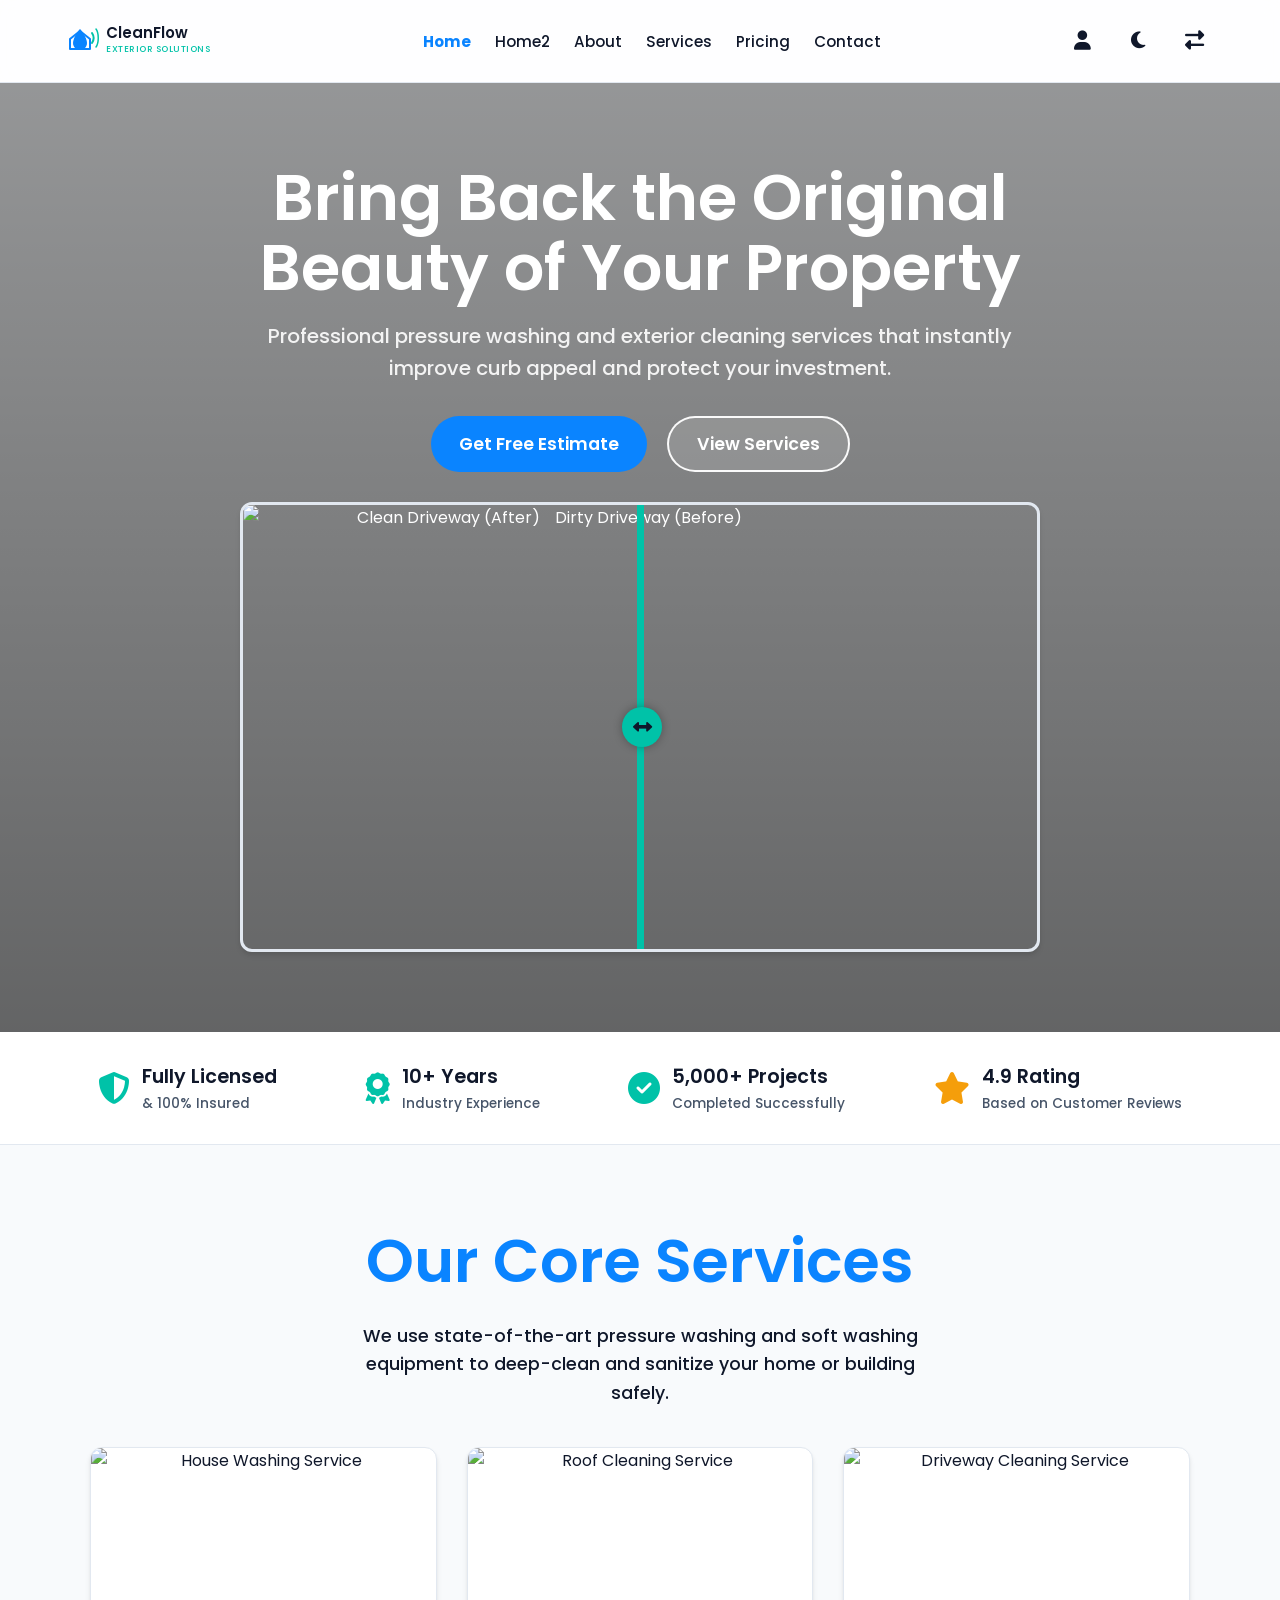
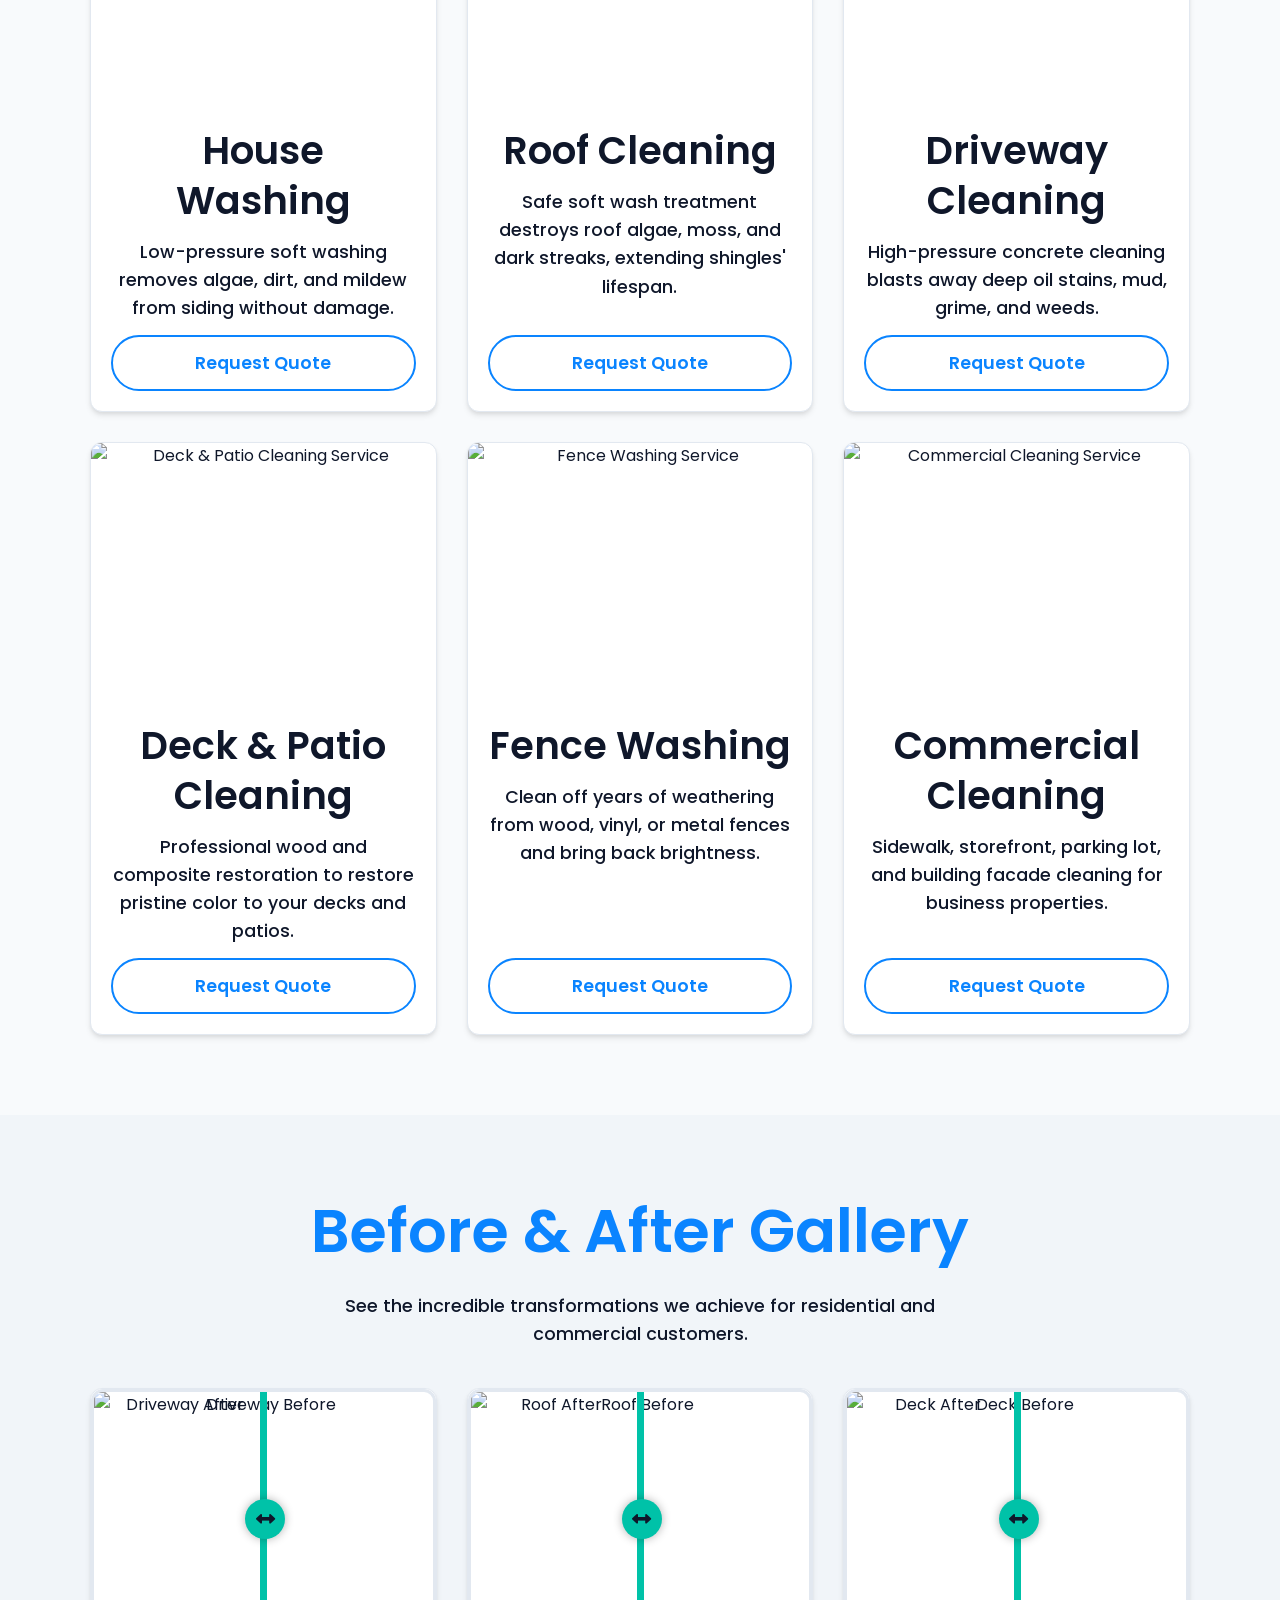
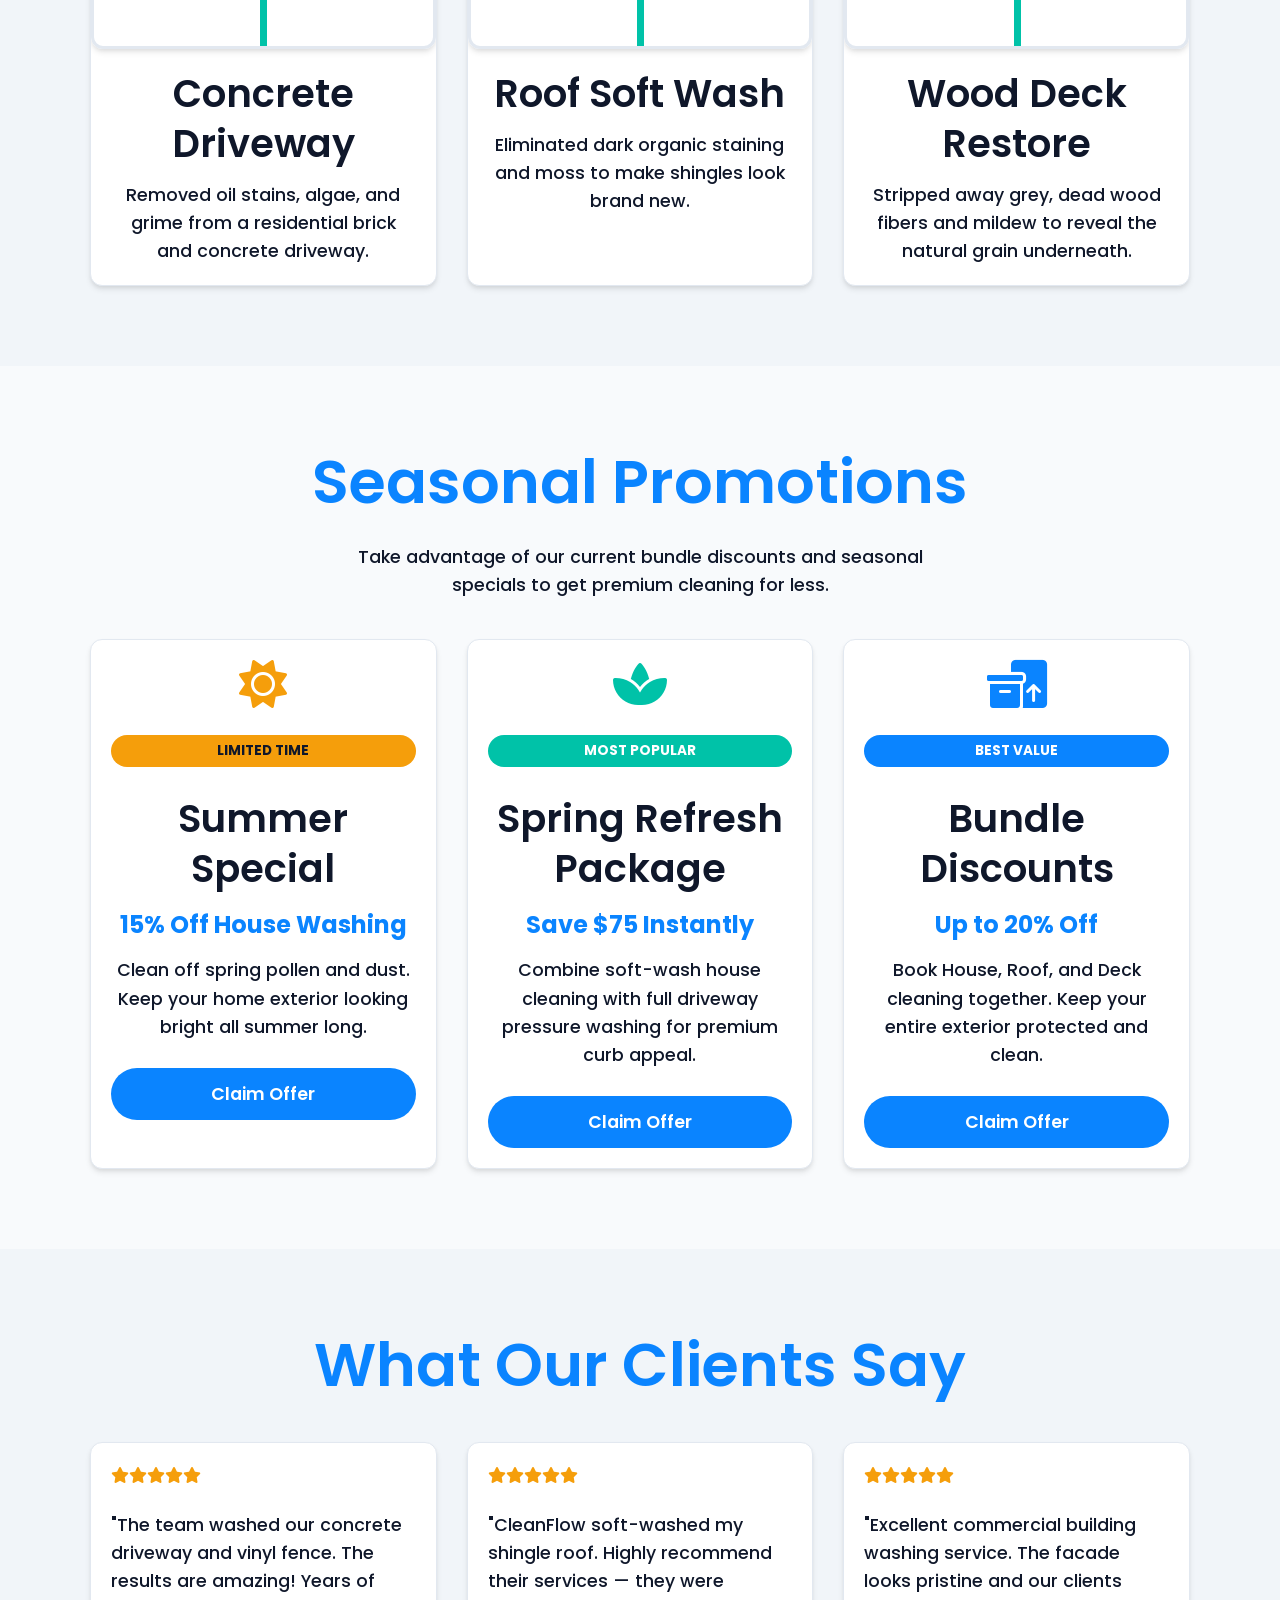
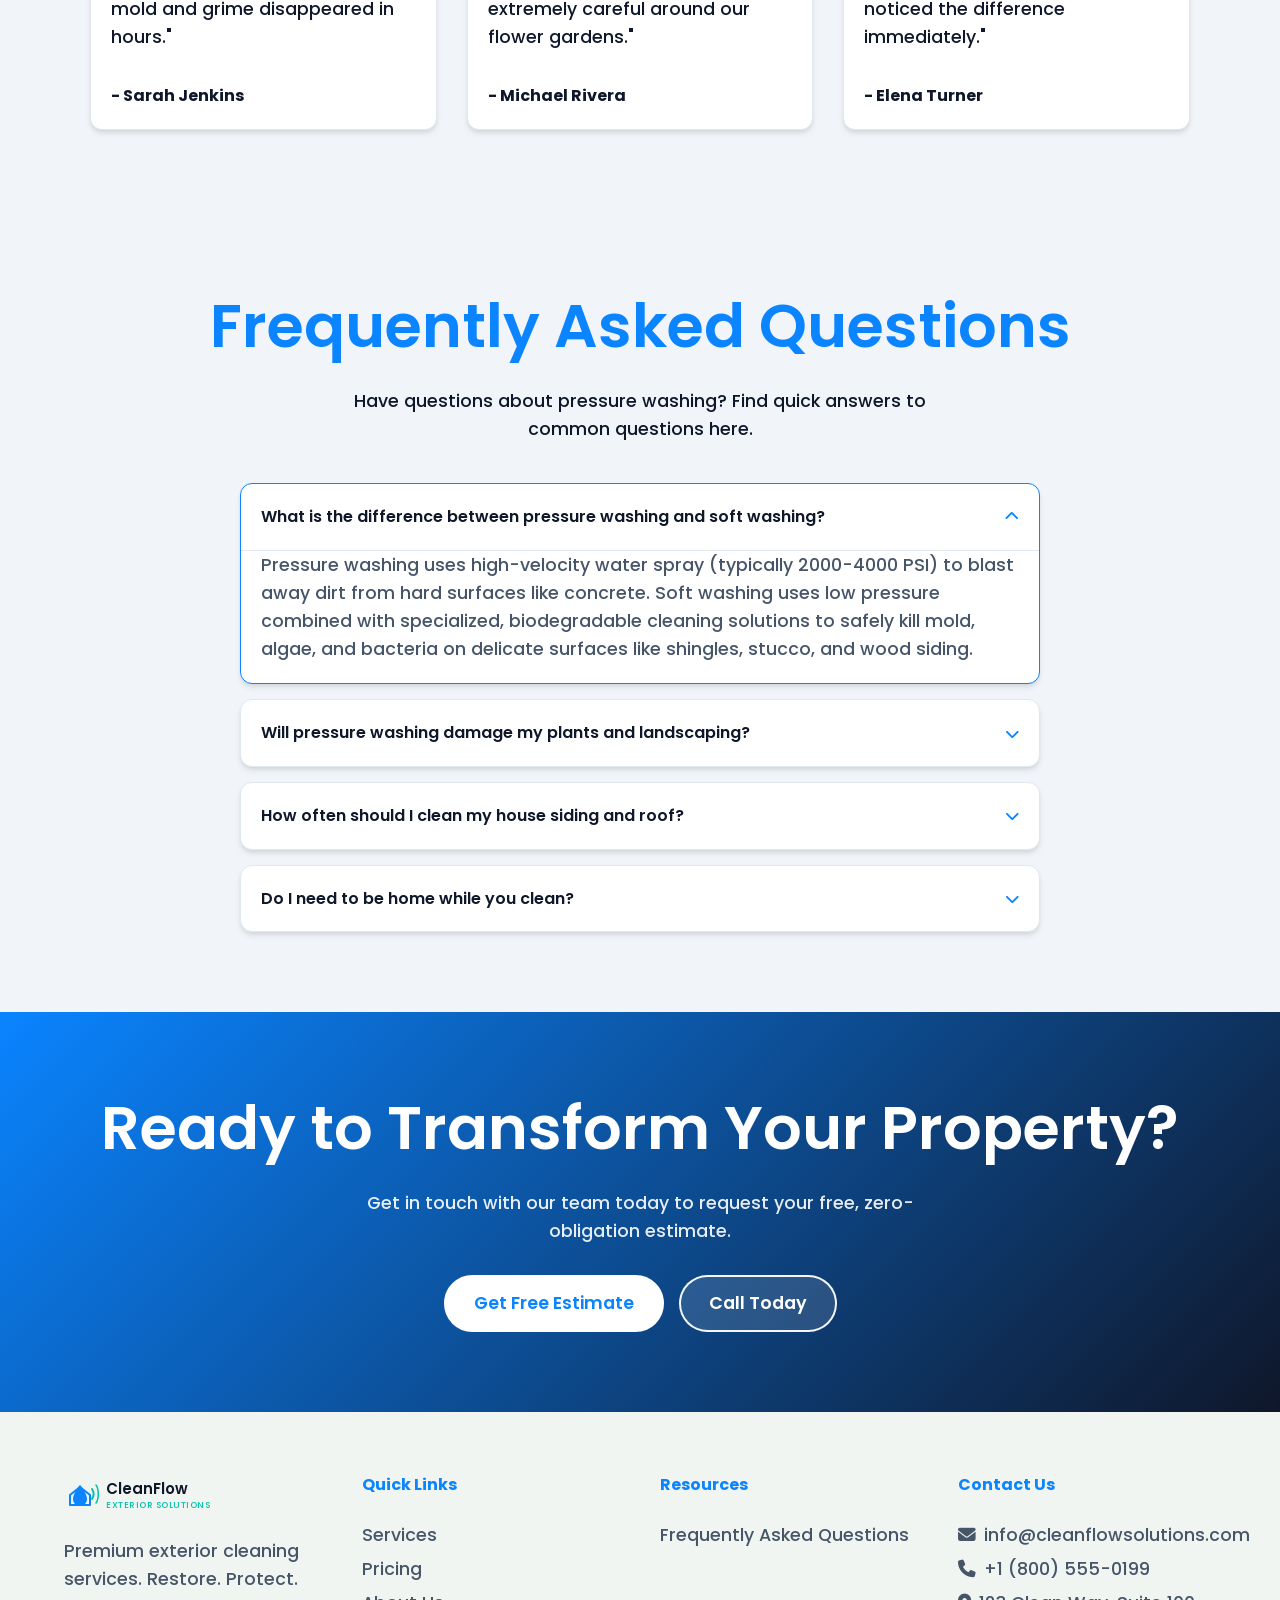
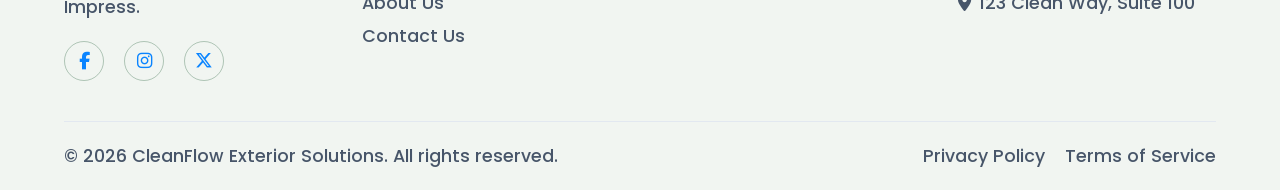
==== index.html @ efeb0cab "Initialize repository and apply footer logo fixes" ====
<!DOCTYPE html>
<html lang="en" data-theme="light" dir="ltr">

<head>
    <meta charset="UTF-8">
    <meta name="viewport" content="width=device-width, initial-scale=1.0">
    <link rel="icon" href="assets/favicon.svg" type="image/svg+xml">
    <title>CleanFlow Exterior Solutions | Premium Pressure Washing Services</title>
    <meta name="description"
        content="Professional pressure washing and soft wash exterior cleaning services for residential and commercial properties. Restore, Protect, Impress.">
    <link rel="stylesheet" href="assets/css/main.css">
    <link rel="stylesheet" href="https://cdnjs.cloudflare.com/ajax/libs/font-awesome/6.5.0/css/all.min.css">
    <script>
        (function () {
            var t = localStorage.getItem('theme') || 'light';
            document.documentElement.setAttribute('data-theme', t);
            var d = localStorage.getItem('dir') || 'ltr';
            document.documentElement.setAttribute('dir', d);
        })();
    </script>
</head>

<body>

    <header>
        <a href="index.html" class="logo" style="width: 180px; height: 50px; display: inline-flex; align-items: center;">
            <svg xmlns="http://www.w3.org/2000/svg" viewBox="0 0 180 50" width="180" height="50">
              <g transform="translate(0, 5)">
                <path d="M 6,28 L 6,18 L 16,10 L 26,18 L 26,28 Z" fill="none" stroke="currentColor" stroke-width="2" stroke-linejoin="round"/>
                <path d="M 16,8 C 16,8 23,16 23,22 C 23,26 19.8,29 16,29 C 12.2,29 9,26 9,22 C 9,16 16,8 16,8 Z" fill="var(--primary)"/>
                <path d="M 28,12 C 30,15 30,19 28,22" fill="none" stroke="var(--secondary)" stroke-width="2" stroke-linecap="round"/>
                <path d="M 32,8 C 35,12 35,22 32,26" fill="none" stroke="var(--secondary)" stroke-width="1.5" stroke-linecap="round"/>
              </g>
              <text x="42" y="22" font-family="'Poppins', sans-serif" font-weight="600" font-size="15" fill="var(--text)">CleanFlow</text>
              <text x="42" y="36" font-family="'Poppins', sans-serif" font-weight="500" font-size="9" fill="var(--secondary)" letter-spacing="0.5">EXTERIOR SOLUTIONS</text>
            </svg>
        </a>
        <nav id="main-nav">
            <ul>
                <li><a href="index.html">Home</a></li>
                <li><a href="index2.html">Home2</a></li>
                <li><a href="about.html">About</a></li>
                <li><a href="products.html">Services</a></li>
                <li><a href="pricing.html">Pricing</a></li>
                <li><a href="contact.html">Contact</a></li>
            </ul>
        </nav>
        <div class="nav-actions">

            <a href="login.html" class="icon-btn" title="Profile">
                <i class="fas fa-user"></i>
            </a>
            <button class="icon-btn" id="theme-toggle" title="Toggle Theme">
                <i class="fas fa-moon"></i>
            </button>
            <button class="icon-btn" id="rtl-toggle" title="Toggle RTL">
                <i class="fas fa-right-left"></i>
            </button>
            <button class="menu-toggle" id="menu-toggle" aria-label="Open navigation menu" aria-expanded="false" type="button">
                <i class="fas fa-bars" aria-hidden="true"></i>
            </button>
        </div>
    </header>

    <main>
        <!-- Hero Section -->
        <section class="hero" style="background-image: url('https://images.unsplash.com/photo-1582268611958-ebfd161ef9cf?auto=format&fit=crop&w=1600&q=80');">
            <div class="hero-content">
                <h1 class="text-center">Bring Back the Original Beauty of Your Property</h1>
                <p class="text-center">Professional pressure washing and exterior cleaning services that instantly improve curb appeal and protect your investment.</p>
                <div class="hero-btns">
                    <a href="contact.html" class="btn btn-primary">Get Free Estimate</a>
                    <a href="products.html" class="btn btn-secondary">View Services</a>
                </div>

                <!-- Interactive Before/After Visual Comparison -->
                <div class="ba-slider">
                    <!-- Before Image (Dirty) -->
                    <img src="https://images.unsplash.com/photo-1584622650111-993a426fbf0a?auto=format&fit=crop&w=800&q=80" alt="Dirty Driveway (Before)">
                    
                    <!-- After Image (Clean) -->
                    <div class="resize">
                        <img src="https://images.unsplash.com/photo-1563453392212-326f5e854473?auto=format&fit=crop&w=800&q=80" alt="Clean Driveway (After)">
                    </div>
                    
                    <span class="handle"></span>
                    <input type="range" min="0" max="100" value="50" aria-label="Before/After image slider">
                </div>
            </div>
        </section>

        <!-- Trust Bar -->
        <section class="trust-bar">
            <div class="trust-bar-container">
                <div class="trust-item">
                    <i class="fas fa-shield-halved" aria-hidden="true"></i>
                    <div>
                        <h4>Fully Licensed</h4>
                        <p>&amp; 100% Insured</p>
                    </div>
                </div>
                <div class="trust-item">
                    <i class="fas fa-award" aria-hidden="true"></i>
                    <div>
                        <h4>10+ Years</h4>
                        <p>Industry Experience</p>
                    </div>
                </div>
                <div class="trust-item">
                    <i class="fas fa-circle-check" aria-hidden="true"></i>
                    <div>
                        <h4>5,000+ Projects</h4>
                        <p>Completed Successfully</p>
                    </div>
                </div>
                <div class="trust-item">
                    <i class="fas fa-star" style="color: var(--accent);" aria-hidden="true"></i>
                    <div>
                        <h4>4.9 Rating</h4>
                        <p>Based on Customer Reviews</p>
                    </div>
                </div>
            </div>
        </section>

        <!-- Services Section -->
        <section id="services-section">
            <div class="container">
                <h2 class="section-title text-center">Our Core Services</h2>
                <p class="text-center" style="max-width: 600px; margin: 0 auto 30px;">We use state-of-the-art pressure washing and soft washing equipment to deep-clean and sanitize your home or building safely.</p>
                <div class="card-grid card-grid--three">
                    <!-- Service 1 -->
                    <div class="card">
                        <img src="https://images.unsplash.com/photo-1600585154340-be6161a56a0c?auto=format&fit=crop&w=800&q=80" alt="House Washing Service" loading="lazy">
                        <div class="card-content">
                            <h3>House Washing</h3>
                            <p>Low-pressure soft washing removes algae, dirt, and mildew from siding without damage.</p>
                            <a href="products.html" class="btn btn-secondary" style="margin-top: auto;">Request Quote</a>
                        </div>
                    </div>
                    <!-- Service 2 -->
                    <div class="card">
                        <img src="https://media.istockphoto.com/id/490080148/photo/roof-cleaning-with-high-pressure.jpg?s=612x612&w=0&k=20&c=5pgWgsxZKkFVltsWK6jlWRvBqA-ZurJYyTz-eXhUKcs=" alt="Roof Cleaning Service" loading="lazy">
                        <div class="card-content">
                            <h3>Roof Cleaning</h3>
                            <p>Safe soft wash treatment destroys roof algae, moss, and dark streaks, extending shingles' lifespan.</p>
                            <a href="products.html" class="btn btn-secondary" style="margin-top: auto;">Request Quote</a>
                        </div>
                    </div>
                    <!-- Service 3 -->
                    <div class="card">
                        <img src="https://images.unsplash.com/photo-1619642751034-765dfdf7c58e?auto=format&fit=crop&w=800&q=80" alt="Driveway Cleaning Service" loading="lazy">
                        <div class="card-content">
                            <h3>Driveway Cleaning</h3>
                            <p>High-pressure concrete cleaning blasts away deep oil stains, mud, grime, and weeds.</p>
                            <a href="products.html" class="btn btn-secondary" style="margin-top: auto;">Request Quote</a>
                        </div>
                    </div>
                    <!-- Service 4 -->
                    <div class="card">
                        <img src="https://encrypted-tbn0.gstatic.com/images?q=tbn:ANd9GcSq2KKnUwwnfJ1Jn5YJ0SQjNaMEFSJTUmOtnwgWNIuByD1bPjLUmYvOCDk&s=10" alt="Deck & Patio Cleaning Service" loading="lazy">
                        <div class="card-content">
                            <h3>Deck &amp; Patio Cleaning</h3>
                            <p>Professional wood and composite restoration to restore pristine color to your decks and patios.</p>
                            <a href="products.html" class="btn btn-secondary" style="margin-top: auto;">Request Quote</a>
                        </div>
                    </div>
                    <!-- Service 5 -->
                    <div class="card">
                        <img src="https://images.unsplash.com/photo-1507089947368-19c1da9775ae?auto=format&fit=crop&w=800&q=80" alt="Fence Washing Service" loading="lazy">
                        <div class="card-content">
                            <h3>Fence Washing</h3>
                            <p>Clean off years of weathering from wood, vinyl, or metal fences and bring back brightness.</p>
                            <a href="products.html" class="btn btn-secondary" style="margin-top: auto;">Request Quote</a>
                        </div>
                    </div>
                    <!-- Service 6 -->
                    <div class="card">
                        <img src="https://images.unsplash.com/photo-1486406146926-c627a92ad1ab?auto=format&fit=crop&w=800&q=80" alt="Commercial Cleaning Service" loading="lazy">
                        <div class="card-content">
                            <h3>Commercial Cleaning</h3>
                            <p>Sidewalk, storefront, parking lot, and building facade cleaning for business properties.</p>
                            <a href="products.html" class="btn btn-secondary" style="margin-top: auto;">Request Quote</a>
                        </div>
                    </div>
                </div>
            </div>
        </section>

        <!-- Before & After Gallery -->
        <section id="gallery-section" style="background-color: var(--bg-alt);">
            <div class="container">
                <h2 class="section-title text-center">Before &amp; After Gallery</h2>
                <p class="text-center" style="max-width: 600px; margin: 0 auto 30px;">See the incredible transformations we achieve for residential and commercial customers.</p>
                <div class="card-grid card-grid--three">
                    <!-- Transformation 1 -->
                    <div class="card">
                        <div class="ba-slider" style="margin: 0; height: 260px; max-width: 100%;">
                            <img src="https://images.unsplash.com/photo-1604147706283-d7119b5b822c?auto=format&fit=crop&w=600&q=80" alt="Driveway Before">
                            <div class="resize">
                                <img src="https://images.unsplash.com/photo-1588854337236-6889d631faa8?auto=format&fit=crop&w=600&q=80" alt="Driveway After">
                            </div>
                            <span class="handle"></span>
                            <input type="range" min="0" max="100" value="50" aria-label="Driveway slider">
                        </div>
                        <div class="card-content">
                            <h3>Concrete Driveway</h3>
                            <p>Removed oil stains, algae, and grime from a residential brick and concrete driveway.</p>
                        </div>
                    </div>
                    <!-- Transformation 2 -->
                    <div class="card">
                        <div class="ba-slider" style="margin: 0; height: 260px; max-width: 100%;">
                            <img src="https://perfectpowerwash.com/wp-content/uploads/2020/01/roof-treatment-yellow-house-ws.jpg" alt="Roof Before">
                            <div class="resize">
                                <img src="https://encrypted-tbn0.gstatic.com/images?q=tbn:ANd9GcS7OQGXnz-rI0XmkBsjZAIUl1uQYlmkUZGgCwf38Bef2Xn-8-lLaostRqpQ&s=10" alt="Roof After">
                            </div>
                            <span class="handle"></span>
                            <input type="range" min="0" max="100" value="50" aria-label="Roof slider">
                        </div>
                        <div class="card-content">
                            <h3>Roof Soft Wash</h3>
                            <p>Eliminated dark organic staining and moss to make shingles look brand new.</p>
                        </div>
                    </div>
                    <!-- Transformation 3 -->
                    <div class="card">
                        <div class="ba-slider" style="margin: 0; height: 260px; max-width: 100%;">
                            <img src="https://encrypted-tbn0.gstatic.com/images?q=tbn:ANd9GcSSVdDAktRQeVD9DDhGj5UHid_dWLskRht2ETnSefIWxbg4OZf2YG2G-jc&s=10" alt="Deck Before">
                            <div class="resize">
                                <img src="https://encrypted-tbn0.gstatic.com/images?q=tbn:ANd9GcRz9hZIovzAOKZMpJyx-qhwstrDLZI9rtBWB3CS7NdPV_HxoW3ZSFzXhqU&s=10" alt="Deck After">
                            </div>
                            <span class="handle"></span>
                            <input type="range" min="0" max="100" value="50" aria-label="Deck slider">
                        </div>
                        <div class="card-content">
                            <h3>Wood Deck Restore</h3>
                            <p>Stripped away grey, dead wood fibers and mildew to reveal the natural grain underneath.</p>
                        </div>
                    </div>
                </div>
            </div>
        </section>





        <!-- Seasonal Promotions -->
        <section id="promotions">
            <div class="container">
                <h2 class="section-title text-center">Seasonal Promotions</h2>
                <p class="text-center" style="max-width: 600px; margin: 0 auto 30px;">Take advantage of our current bundle discounts and seasonal specials to get premium cleaning for less.</p>
                <div class="card-grid card-grid--three">
                    <!-- Promotion 1 -->
                    <div class="card">
                        <div class="card-content" style="text-align: center;">
                            <i class="fas fa-sun fa-3x" style="color: var(--accent); margin-bottom: 15px;"></i>
                            <span style="background-color: var(--accent); color: var(--text-light); padding: 5px 15px; border-radius: 20px; font-weight: 700; font-size: 0.85rem; text-transform: uppercase;">Limited Time</span>
                            <h3 style="margin-top: 15px;">Summer Special</h3>
                            <p style="font-size: 1.5rem; font-weight: 700; color: var(--primary);">15% Off House Washing</p>
                            <p>Clean off spring pollen and dust. Keep your home exterior looking bright all summer long.</p>
                            <a href="contact.html" class="btn btn-primary" style="margin-top: 15px;">Claim Offer</a>
                        </div>
                    </div>
                    <!-- Promotion 2 -->
                    <div class="card">
                        <div class="card-content" style="text-align: center;">
                            <i class="fas fa-spa fa-3x" style="color: var(--secondary); margin-bottom: 15px;"></i>
                            <span style="background-color: var(--secondary); color: white; padding: 5px 15px; border-radius: 20px; font-weight: 700; font-size: 0.85rem; text-transform: uppercase;">Most Popular</span>
                            <h3 style="margin-top: 15px;">Spring Refresh Package</h3>
                            <p style="font-size: 1.5rem; font-weight: 700; color: var(--primary);">Save $75 Instantly</p>
                            <p>Combine soft-wash house cleaning with full driveway pressure washing for premium curb appeal.</p>
                            <a href="contact.html" class="btn btn-primary" style="margin-top: 15px;">Claim Offer</a>
                        </div>
                    </div>
                    <!-- Promotion 3 -->
                    <div class="card">
                        <div class="card-content" style="text-align: center;">
                            <i class="fas fa-boxes-packing fa-3x" style="color: var(--primary); margin-bottom: 15px;"></i>
                            <span style="background-color: var(--primary); color: white; padding: 5px 15px; border-radius: 20px; font-weight: 700; font-size: 0.85rem; text-transform: uppercase;">Best Value</span>
                            <h3 style="margin-top: 15px;">Bundle Discounts</h3>
                            <p style="font-size: 1.5rem; font-weight: 700; color: var(--primary);">Up to 20% Off</p>
                            <p>Book House, Roof, and Deck cleaning together. Keep your entire exterior protected and clean.</p>
                            <a href="contact.html" class="btn btn-primary" style="margin-top: 15px;">Claim Offer</a>
                        </div>
                    </div>
                </div>
            </div>
        </section>

        <!-- Testimonials -->
        <section id="testimonials" style="background-color: var(--bg-alt);">
            <div class="container">
                <h2 class="section-title text-center">What Our Clients Say</h2>
                <div class="card-grid card-grid--three">
                    <article class="card">
                        <div class="card-content" style="text-align: left;">
                            <div style="color: var(--accent); margin-bottom: 10px;">
                                <i class="fas fa-star"></i><i class="fas fa-star"></i><i class="fas fa-star"></i><i class="fas fa-star"></i><i class="fas fa-star"></i>
                            </div>
                            <p>"The team washed our concrete driveway and vinyl fence. The results are amazing! Years of mold and grime disappeared in hours."</p>
                            <div style="margin-top: 20px; font-weight: 700;">- Sarah Jenkins</div>
                        </div>
                    </article>
                    <article class="card">
                        <div class="card-content" style="text-align: left;">
                            <div style="color: var(--accent); margin-bottom: 10px;">
                                <i class="fas fa-star"></i><i class="fas fa-star"></i><i class="fas fa-star"></i><i class="fas fa-star"></i><i class="fas fa-star"></i>
                            </div>
                            <p>"CleanFlow soft-washed my shingle roof. Highly recommend their services — they were extremely careful around our flower gardens."</p>
                            <div style="margin-top: 20px; font-weight: 700;">- Michael Rivera</div>
                        </div>
                    </article>
                    <article class="card">
                        <div class="card-content" style="text-align: left;">
                            <div style="color: var(--accent); margin-bottom: 10px;">
                                <i class="fas fa-star"></i><i class="fas fa-star"></i><i class="fas fa-star"></i><i class="fas fa-star"></i><i class="fas fa-star"></i>
                            </div>
                            <p>"Excellent commercial building washing service. The facade looks pristine and our clients noticed the difference immediately."</p>
                            <div style="margin-top: 20px; font-weight: 700;">- Elena Turner</div>
                        </div>
                    </article>
                </div>
            </div>
        </section>



        <!-- FAQ Section -->
        <section id="faq-section" style="background-color: var(--bg-alt);">
            <div class="container">
                <h2 class="section-title text-center">Frequently Asked Questions</h2>
                <p class="text-center" style="max-width: 600px; margin: 0 auto 30px;">Have questions about pressure washing? Find quick answers to common questions here.</p>
                
                <div class="faq-accordion">
                    <details class="faq-item" open>
                        <summary>What is the difference between pressure washing and soft washing?</summary>
                        <div class="faq-content">
                            <p>Pressure washing uses high-velocity water spray (typically 2000-4000 PSI) to blast away dirt from hard surfaces like concrete. Soft washing uses low pressure combined with specialized, biodegradable cleaning solutions to safely kill mold, algae, and bacteria on delicate surfaces like shingles, stucco, and wood siding.</p>
                        </div>
                    </details>
                    
                    <details class="faq-item">
                        <summary>Will pressure washing damage my plants and landscaping?</summary>
                        <div class="faq-content">
                            <p>No, we take extreme precautions to protect your gardens. We pre-wet and rinse all plant life before, during, and after the cleaning process, and use safe, eco-friendly, biodegradable solutions that won't harm your grass or landscaping.</p>
                        </div>
                    </details>
                    
                    <details class="faq-item">
                        <summary>How often should I clean my house siding and roof?</summary>
                        <div class="faq-content">
                            <p>Generally, we recommend having your siding washed once a year to prevent algae and mold buildup. Roof cleaning is typically required every 2 to 3 years depending on local humidity and shade coverage.</p>
                        </div>
                    </details>
                    
                    <details class="faq-item">
                        <summary>Do I need to be home while you clean?</summary>
                        <div class="faq-content">
                            <p>You do not need to be home for the service! We just ask that you close all windows and doors securely, clear your driveway of vehicles, and ensure your outdoor water spigot is turned on and accessible.</p>
                        </div>
                    </details>
                </div>
            </div>
        </section>

        <!-- Final CTA -->
        <section class="section-cta-band" style="background: linear-gradient(135deg, var(--primary), var(--bg-dark)); color: white; padding: 80px 5%;">
            <div class="container">
                <h2 style="color: white;">Ready to Transform Your Property?</h2>
                <p style="margin-bottom: 30px; opacity: 0.9; max-width: 600px; margin-left: auto; margin-right: auto;">Get in touch with our team today to request your free, zero-obligation estimate.</p>
                <div style="display: flex; gap: 15px; justify-content: center; flex-wrap: wrap;">
                    <a href="contact.html" class="btn btn-primary btn-primary-on-dark">Get Free Estimate</a>
                    <a href="tel:+18005550199" class="btn btn-secondary btn-secondary-on-dark">Call Today</a>
                </div>
            </div>
        </section>
    </main>

    <footer>
        <div class="container">
            <div class="footer-grid">
                <div class="footer-column">
                    <a href="index.html" class="logo" style="width: 180px; height: 50px; display: inline-flex; align-items: center; justify-content: flex-start; margin-bottom: 15px;">
                        <svg xmlns="http://www.w3.org/2000/svg" viewBox="0 0 180 50" width="180" height="50">
                          <g transform="translate(0, 5)">
                            <path d="M 6,28 L 6,18 L 16,10 L 26,18 L 26,28 Z" fill="none" stroke="currentColor" stroke-width="2" stroke-linejoin="round"/>
                            <path d="M 16,8 C 16,8 23,16 23,22 C 23,26 19.8,29 16,29 C 12.2,29 9,26 9,22 C 9,16 16,8 16,8 Z" fill="var(--primary)"/>
                            <path d="M 28,12 C 30,15 30,19 28,22" fill="none" stroke="var(--secondary)" stroke-width="2" stroke-linecap="round"/>
                            <path d="M 32,8 C 35,12 35,22 32,26" fill="none" stroke="var(--secondary)" stroke-width="1.5" stroke-linecap="round"/>
                          </g>
                          <text x="42" y="22" font-family="'Poppins', sans-serif" font-weight="600" font-size="15" fill="var(--text)">CleanFlow</text>
                          <text x="42" y="36" font-family="'Poppins', sans-serif" font-weight="500" font-size="9" fill="var(--secondary)" letter-spacing="0.5">EXTERIOR SOLUTIONS</text>
                        </svg>
                    </a>
                    <p style="margin-bottom: 20px;">Premium exterior cleaning services. Restore. Protect. Impress.</p>
                    <div class="footer-socials">
                        <a href="#" class="footer-social-link" title="Facebook" aria-label="Facebook"><i class="fab fa-facebook-f"></i></a>
                        <a href="#" class="footer-social-link" title="Instagram" aria-label="Instagram"><i class="fab fa-instagram"></i></a>
                        <a href="#" class="footer-social-link" title="X" aria-label="X"><i class="fab fa-x-twitter"></i></a>
                    </div>
                </div>
                <div class="footer-column">
                    <h4>Quick Links</h4>
                    <ul>
                        <li><a href="products.html">Services</a></li>
                        <li><a href="pricing.html">Pricing</a></li>
                        <li><a href="about.html">About Us</a></li>
                        <li><a href="contact.html">Contact Us</a></li>
                    </ul>
                </div>
                <div class="footer-column">
                    <h4>Resources</h4>
                    <ul>
                        <li><a href="index.html#faq-section">Frequently Asked Questions</a></li>
                    </ul>
                </div>
                <div class="footer-column">
                    <h4>Contact Us</h4>
                    <p><i class="fas fa-envelope" style="margin-right: 8px;"></i>info@cleanflowsolutions.com</p>
                    <p><i class="fas fa-phone" style="margin-right: 8px;"></i>+1 (800) 555-0199</p>
                    <p><i class="fas fa-location-dot" style="margin-right: 8px;"></i>123 Clean Way, Suite 100</p>
                </div>
            </div>
            <div class="footer-bottom" style="margin-top: 40px; padding-top: 20px; border-top: 1px solid var(--border); display: flex; justify-content: space-between; flex-wrap: wrap; gap: 15px; font-size: 0.85rem;">
                <p>&copy; 2026 CleanFlow Exterior Solutions. All rights reserved.</p>
                <div style="display: flex; gap: 20px;">
                    <a href="#">Privacy Policy</a>
                    <a href="#">Terms of Service</a>
                </div>
            </div>
        </div>
    </footer>

    <script src="https://unpkg.com/lucide@0.460.0/dist/umd/lucide.min.js"></script>
    <script src="assets/js/app.js"></script>
</body>

</html>
---- assets/css/main.css ----
@import url('https://fonts.googleapis.com/css2?family=Poppins:wght@300;400;500;600&display=swap');

:root {
    --primary: #0A84FF;
    --primary-light: #47A1FF;
    --secondary: #00C2A8;
    --accent: #F59E0B;
    --bg-light: #F8FAFC;
    --bg-alt-light: #F1F5F9;
    --text-light: #0F172A;
    --text-muted-light: #475569;
    --card-light: #FFFFFF;
    --border-light: #E2E8F0;

    --bg-dark: #0F172A;
    --bg-alt-dark: #1E293B;
    --text-dark: #F8FAFC;
    --text-muted-dark: #94A3B8;
    --card-dark: #1E293B;
    --border-dark: #334155;

    --transition: all 0.3s ease;
    --radius: 12px;
    --shadow: 0 4px 6px -1px rgba(0, 0, 0, 0.1), 0 2px 4px -1px rgba(0, 0, 0, 0.06);
}

[data-theme="dark"] {
    --bg: var(--bg-dark);
    --bg-alt: var(--bg-alt-dark);
    --text: var(--text-dark);
    --text-muted: var(--text-muted-dark);
    --card: var(--card-dark);
    --border: var(--border-dark);
    --shadow: 0 10px 15px -3px rgba(0, 0, 0, 0.5);
}

[data-theme="light"] {
    --bg: var(--bg-light);
    --bg-alt: var(--bg-alt-light);
    --text: var(--text-light);
    --text-muted: var(--text-muted-light);
    --card: var(--card-light);
    --border: var(--border-light);
}

[dir="rtl"] {
    direction: rtl;
    text-align: right;
}

* {
    margin: 0;
    padding: 0;
    box-sizing: border-box;
}

body {
    font-family: 'Poppins', sans-serif;
    background-color: var(--bg);
    color: var(--text);
    line-height: 1.6;
    transition: background-color 0.3s, color 0.3s;
    overflow-x: hidden;
}

a {
    text-decoration: none;
    color: inherit;
    transition: var(--transition);
}

ul {
    list-style: none;
}

img {
    max-width: 100%;
    height: auto;
    border-radius: var(--radius);
}

section {
    padding: 80px 5%;
}

.container {
    max-width: 1200px;
    margin: 0 auto;
}

.text-center {
    text-align: center;
}

/* Typography */
h1 {
    font-size: clamp(3rem, 10vw, 5.5rem);
    font-weight: 560; /* Weight max 580 */
    line-height: 1.1;
    margin-bottom: 1.5rem;
}

h2 {
    font-size: clamp(2.2rem, 6vw, 3.8rem);
    font-weight: 530; /* Weight max 540 */
    line-height: 1.2;
    margin-bottom: 1.5rem;
}

h3 {
    font-size: clamp(1.6rem, 4vw, 2.4rem);
    font-weight: 510; /* Weight max 520 */
    line-height: 1.3;
    margin-bottom: 1.5rem;
}

h4 {
    font-weight: 500;
    margin-bottom: 1rem;
}

p, li, span, a, label, input, select, textarea {
    font-weight: 410; /* Weight 400-430 */
    font-size: clamp(0.95rem, 1.5vw, 1.1rem); /* Paragraph size 0.9rem-1.2rem */
}

.section-title {
    color: var(--primary);
}

[data-theme="dark"] .section-title {
    color: var(--secondary);
}

/* Buttons */
.btn {
    display: inline-flex;
    align-items: center;
    justify-content: center;
    padding: 12px 28px;
    border-radius: 50px;
    font-weight: 600;
    cursor: pointer;
    transition: var(--transition);
    border: none;
    text-align: center;
    min-width: 140px;
}

.btn-primary {
    background-color: var(--primary);
    color: white;
}

.btn-primary:hover {
    background-color: var(--primary-light);
    transform: translateY(-2px);
    box-shadow: 0 4px 12px rgba(20, 83, 45, 0.3);
}

.btn-secondary {
    background-color: transparent;
    border: 2px solid var(--primary);
    color: var(--primary);
}

[data-theme="dark"] .btn-secondary {
    border-color: var(--secondary);
    color: var(--secondary);
}

.btn-secondary:hover {
    background-color: var(--primary);
    color: white;
    transform: translateY(-2px);
}

[data-theme="dark"] .btn-secondary:hover {
    background-color: var(--secondary);
    color: var(--bg-dark);
}

/*
 * Secondary outline on dark surfaces (hero overlay, primary CTA bands, etc.).
 * Default .btn-secondary uses --primary green; that fails on dark green/black backdrops.
 */
.hero .btn-secondary,
.section-cta-band .btn-secondary,
#final-cta .btn-secondary,
.btn-secondary-on-dark {
    border-color: rgba(255, 255, 255, 0.95);
    color: #ffffff;
    background-color: rgba(255, 255, 255, 0.12);
}

.hero .btn-secondary:hover,
.section-cta-band .btn-secondary:hover,
#final-cta .btn-secondary:hover,
.btn-secondary-on-dark:hover {
    background-color: #ffffff;
    color: var(--primary);
    border-color: #ffffff;
    box-shadow: 0 4px 14px rgba(0, 0, 0, 0.2);
}

/* Header */
header {
    background-color: rgba(255, 255, 255, 0.8);
    backdrop-filter: blur(10px);
    position: sticky;
    top: 0;
    z-index: 900;
    padding: 1rem 5%;
    display: flex;
    justify-content: space-between;
    align-items: center;
    border-bottom: 1px solid var(--border);
}

[data-theme="dark"] header {
    background-color: rgba(11, 31, 26, 0.8);
}

.logo {
    display: flex;
    align-items: center;
    gap: 10px;
    font-size: 1.5rem;
    font-weight: 800;
    color: var(--primary);
    flex-shrink: 0;
    text-decoration: none;
    direction: ltr !important;
}

[data-theme="dark"] .logo {
    color: var(--secondary);
}

nav ul {
    display: flex;
    gap: 24px;
    align-items: center;
}

/* Touch-friendly base interactions */
a, button, .btn, .icon-btn, .menu-toggle {
    touch-action: manipulation;
    -webkit-tap-highlight-color: transparent;
}

nav ul li a {
    font-weight: 500;
    font-size: 0.95rem;
    touch-action: manipulation;
    -webkit-tap-highlight-color: transparent;
}

nav ul li a[aria-current="page"],
nav ul li a.active-link {
    color: var(--primary);
    font-weight: 700;
}

[data-theme="dark"] nav ul li a[aria-current="page"],
[data-theme="dark"] nav ul li a.active-link {
    color: var(--secondary);
}

@media (hover: hover) and (pointer: fine) {
    nav ul li a:hover {
        color: var(--secondary);
    }
}

.nav-actions {
    display: flex;
    align-items: center;
    gap: 12px;
}

.btn-nav-cta {
    padding: 10px 18px;
    min-width: auto;
    font-size: 0.9rem;
    border-radius: 50px;
    line-height: 1.2;
    white-space: nowrap;
}

.icon-btn svg,
.icon-btn .lucide {
    width: 22px;
    height: 22px;
    stroke-width: 2;
    flex-shrink: 0;
}

.theme-toggle-btn .theme-icon-moon,
.theme-toggle-btn .theme-icon-sun {
    display: flex;
    align-items: center;
    justify-content: center;
}

.theme-toggle-btn .theme-icon-sun {
    display: none;
}

html[data-theme="dark"] .theme-toggle-btn .theme-icon-moon {
    display: none;
}

html[data-theme="dark"] .theme-toggle-btn .theme-icon-sun {
    display: flex;
}

.card-icon-top {
    display: flex;
    justify-content: center;
    align-items: center;
    margin-bottom: 20px;
    color: var(--secondary);
}

.card-icon-top svg {
    width: 48px;
    height: 48px;
    stroke-width: 1.5;
}

#how-it-works .how-it-works-step-image,
#product-categories .how-it-works-step-image {
    margin: 0 auto 1.25rem;
    max-width: 200px;
    aspect-ratio: 1;
    border-radius: var(--radius);
    overflow: hidden;
    box-shadow: var(--shadow);
    border: 1px solid var(--border);
}

#product-categories .how-it-works-step-image {
    max-width: 140px;
    margin-bottom: 0.75rem;
}

#how-it-works .how-it-works-step-image img,
#product-categories .how-it-works-step-image img {
    width: 100%;
    height: 100%;
    object-fit: cover;
    display: block;
    border-radius: 0;
}

/* How It Works — responsive image fix for mobile & tablet */
@media (max-width: 1024px) {
    #how-it-works .how-it-works-step-image {
        max-width: 100%;
        width: 100%;
        aspect-ratio: 16 / 9;
        border-radius: var(--radius) var(--radius) 0 0;
        margin-bottom: 1.25rem;
    }

    #how-it-works .how-it-works-step-image img {
        width: 100%;
        height: 100%;
        object-fit: cover;
        aspect-ratio: unset;
    }
}

/* Video placeholder: photo poster + high-contrast play control */
.video-poster-tile {
    position: relative;
    width: 100%;
    max-width: 900px;
    margin: 0 auto;
    min-height: 320px;
    height: 50vw;
    max-height: 500px;
    border-radius: var(--radius);
    overflow: hidden;
    background-color: #111;
    display: flex;
    align-items: center;
    justify-content: center;
}

.video-poster-tile .video-poster-img {
    position: absolute;
    inset: 0;
    width: 100%;
    height: 100%;
    object-fit: cover;
    z-index: 0;
    display: block;
    border-radius: 0;
}

.video-poster-tile::before {
    content: '';
    position: absolute;
    inset: 0;
    z-index: 1;
    background: linear-gradient(to top, rgba(0, 0, 0, 0.75) 0%, rgba(0, 0, 0, 0.35) 45%, rgba(0, 0, 0, 0.25) 100%);
    pointer-events: none;
}

.video-poster-play {
    position: relative;
    z-index: 2;
    width: 88px;
    height: 88px;
    border: none;
    border-radius: 50%;
    background: rgba(255, 255, 255, 0.95);
    color: var(--primary);
    cursor: pointer;
    display: flex;
    align-items: center;
    justify-content: center;
    box-shadow: 0 8px 24px rgba(0, 0, 0, 0.35);
    transition: var(--transition);
}

.video-poster-play svg {
    width: 36px;
    height: 36px;
    margin-left: 4px;
}

@media (hover: hover) and (pointer: fine) {
    .video-poster-play:hover {
        transform: scale(1.06);
        background: #ffffff;
    }
}

.video-poster-caption {
    position: absolute;
    bottom: 20px;
    left: 0;
    right: 0;
    z-index: 2;
    color: #ffffff;
    text-align: center;
    margin: 0;
    padding: 0 16px;
    font-weight: 600;
    text-shadow: 0 1px 3px rgba(0, 0, 0, 0.8);
}

/* Products: Pro Grow Tower — primary green on dark bg-alt fails contrast in dark mode */
#featured-product .featured-price-current {
    color: var(--primary);
}

[data-theme="dark"] #featured-product .featured-price-current {
    color: var(--secondary);
}

#featured-product .featured-price-was {
    color: var(--text-muted);
    font-weight: 600;
}

[data-theme="dark"] #featured-product .featured-price-was {
    color: #a1a1aa;
}

/* About: Our Journey — grid timeline so year badges never overlap headings */
#our-journey-timeline .journey-track {
    max-width: 760px;
    margin: 2.5rem auto 0;
    display: flex;
    flex-direction: column;
    gap: 2rem;
}

#our-journey-timeline .journey-row {
    display: grid;
    grid-template-columns: minmax(5.5rem, 6.5rem) minmax(0, 1fr);
    gap: 1rem 1.5rem;
    align-items: start;
}

#our-journey-timeline .journey-row__meta {
    border-inline-end: 3px solid var(--secondary);
    padding-inline-end: 1.25rem;
    text-align: end;
    display: flex;
    justify-content: flex-end;
    align-items: flex-start;
}

#our-journey-timeline .journey-year-badge {
    display: inline-flex;
    align-items: center;
    justify-content: center;
    padding: 0.35rem 0.75rem;
    border-radius: 999px;
    font-weight: 700;
    font-size: 0.8rem;
    letter-spacing: 0.02em;
    color: #fff;
    background: var(--secondary);
    white-space: nowrap;
}

#our-journey-timeline .journey-year-badge--today {
    background: var(--primary);
}

#our-journey-timeline .journey-row__body h3 {
    margin: 0 0 0.5rem;
    font-size: 1.35rem;
}

#our-journey-timeline .journey-row__body p {
    margin: 0;
    color: var(--text-muted);
    line-height: 1.65;
}

@media (max-width: 520px) {
    #our-journey-timeline .journey-row {
        grid-template-columns: 1fr;
        gap: 0.65rem;
    }

    #our-journey-timeline .journey-row__meta {
        border-inline-end: none;
        border-block-end: 3px solid var(--secondary);
        padding-inline-end: 0;
        padding-block-end: 0.65rem;
        text-align: start;
        justify-content: flex-start;
    }
}

.icon-btn {
    background: transparent;
    border: none;
    color: var(--text);
    font-size: 1.2rem;
    cursor: pointer;
    padding: 8px;
    border-radius: 50%;
    transition: var(--transition);
    touch-action: manipulation;
    -webkit-tap-highlight-color: transparent;
    min-width: 44px;
    min-height: 44px;
    display: inline-flex;
    align-items: center;
    justify-content: center;
}

@media (hover: hover) and (pointer: fine) {
    .icon-btn:hover {
        background-color: var(--border);
    }
}

.icon-btn:active {
    background-color: var(--border);
    transform: scale(0.96);
}

/* Hero Section */
.hero {
    min-height: 80vh;
    display: flex;
    flex-direction: column;
    justify-content: center;
    align-items: center;
    text-align: center;
    background-size: cover;
    background-position: center;
    position: relative;
    color: white;
}

.hero::before {
    content: '';
    position: absolute;
    top: 0;
    left: 0;
    width: 100%;
    height: 100%;
    background: linear-gradient(rgba(0,0,0,0.4), rgba(0,0,0,0.6));
    z-index: 1;
}

.hero-content {
    position: relative;
    z-index: 2;
    max-width: 800px;
}

.hero h1 {
    font-size: 4rem;
    margin-bottom: 1rem;
    animation: fadeInUp 1s ease;
}

.hero p {
    font-size: 1.25rem;
    margin-bottom: 2rem;
    opacity: 0.9;
    animation: fadeInUp 1.2s ease;
}

.hero-btns {
    display: flex;
    gap: 20px;
    justify-content: center;
    animation: fadeInUp 1.4s ease;
}

.split-hero .hero-btns {
    margin-top: 2rem;
}

/* Cards */
.card-grid {
    display: grid;
    grid-template-columns: repeat(auto-fit, minmax(250px, 1fr));
    gap: 30px;
    margin-top: 40px;
}

.card {
    background-color: var(--card);
    border-radius: var(--radius);
    text-align: center;
    transition: var(--transition);
    border: 1px solid var(--border);
    box-shadow: var(--shadow);
    overflow: hidden;
    display: flex;
    flex-direction: column;
}

.product-card-actions {
    display: flex;
    gap: 12px;
    justify-content: center;
    margin-top: auto;
    padding-top: 15px;
}

.product-card-actions .btn {
    flex: 1;
    min-width: auto;
}



.card:active {
    transform: scale(0.99);
    border-color: var(--secondary);
}

@media (hover: hover) and (pointer: fine) {
    .card:hover {
        transform: translateY(-8px);
        border-color: var(--secondary);
    }
}

.card-grid--three {
    grid-template-columns: repeat(auto-fit, minmax(260px, 1fr));
    justify-items: stretch;
}

@media (min-width: 900px) {
    .card-grid--three {
        grid-template-columns: repeat(3, minmax(0, 1fr));
        max-width: 1100px;
        margin-left: auto;
        margin-right: auto;
    }
}

.card img {
    width: 100%;
    aspect-ratio: 16 / 9;
    object-fit: cover;
    border-radius: 0;
    transition: transform 0.5s ease;
}

#our-team .card img {
    aspect-ratio: 4 / 5;
    object-position: center top;
}


@media (min-width: 1025px) {
    .card img {
        aspect-ratio: 4 / 3;
    }
}

@media (hover: hover) and (pointer: fine) {
    .card:hover img {
        transform: scale(1.05);
    }
}



#our-team .card > img {
    height: 300px;
    object-position: center 20%;
}

.card-content {
    padding: 20px;
    display: flex;
    flex-direction: column;
    gap: 12px;
    flex-grow: 1;
}

.card-content h3 {
    margin-bottom: 0;
}

/* Dashboard Mockup */
.dashboard-preview {
    background: var(--card);
    border-radius: var(--radius);
    padding: 20px;
    box-shadow: var(--shadow);
    border: 1px solid var(--border);
    margin-top: 40px;
}

/* Footer */
footer {
    background-color: var(--bg-dark);
    color: white;
    padding: 60px 5% 20px;
    text-align: center;
}

/* Light theme footer overrides */
[data-theme="light"] footer {
    background-color: #F1F5F1;
    color: var(--text-light);
}

[data-theme="light"] footer .footer-column h4 {
    color: var(--primary);
}

[data-theme="light"] footer .footer-column ul a {
    color: var(--text-muted-light);
}

[data-theme="light"] footer .footer-column p {
    color: var(--text-muted-light);
}

[data-theme="light"] .footer-social-link {
    border-color: rgba(20, 83, 45, 0.3);
    color: var(--primary);
}

[data-theme="light"] .footer-bottom {
    border-top-color: var(--border-light);
    color: var(--text-muted-light);
}

.footer-grid {
    display: grid;
    grid-template-columns: repeat(auto-fit, minmax(200px, 1fr));
    gap: 40px;
    margin-bottom: 40px;
}

.footer-column h4 {
    margin-bottom: 1.5rem;
    color: #bbf7d0;
    font-weight: 700;
}


footer .footer-column {
    text-align: left;
}

footer .footer-column ul,
footer .footer-column p {
    margin: 0;
    padding: 0;
}

footer .footer-column ul li + li,
footer .footer-column p + p {
    margin-top: 0.35rem;
}

footer .footer-column ul a {
    color: #f1f5f9;
}

@media (hover: hover) and (pointer: fine) {
    footer .footer-column ul a:hover {
        color: #ffffff;
        text-decoration: underline;
    }
}

footer .footer-column p {
    color: rgba(248, 250, 252, 0.95);
    display: flex;
    align-items: flex-start;
}

footer .footer-column p i {
    flex-shrink: 0;
    margin-top: 5px;
}

.footer-socials {
    display: flex;
    justify-content: flex-start;
    gap: 20px;
    margin-top: 20px;
}

.footer-social-link {
    display: inline-flex;
    align-items: center;
    justify-content: center;
    width: 40px;
    height: 40px;
    border-radius: 50%;
    border: 1px solid rgba(255, 255, 255, 0.25);
    color: rgba(255, 255, 255, 0.85);
    transition: var(--transition);
}

.footer-social-link svg {
    width: 20px;
    height: 20px;
}

@media (hover: hover) and (pointer: fine) {
    .footer-social-link:hover {
        color: var(--secondary);
        border-color: var(--secondary);
    }
}

.footer-social-link:active {
    transform: scale(0.95);
}

/* CTA band on primary background: solid primary-style button */
.section-cta-band {
    text-align: center;
}

.section-cta-band .btn-primary-on-dark {
    background-color: white;
    color: var(--primary);
    border: 2px solid white;
}

.section-cta-band .btn-primary-on-dark:hover {
    background-color: transparent;
    color: white;
    border-color: white;
}

[data-theme="dark"] .section-cta-band .btn-primary-on-dark {
    background-color: var(--secondary);
    color: var(--bg-dark);
    border-color: var(--secondary);
}

[data-theme="dark"] .section-cta-band .btn-primary-on-dark:hover {
    background-color: transparent;
    color: var(--secondary);
    border-color: var(--secondary);
}

/* Cart badge on header icon */
.icon-btn-cart {
    position: relative;
}

.cart-badge {
    position: absolute;
    top: 2px;
    right: 2px;
    min-width: 18px;
    height: 18px;
    padding: 0 4px;
    font-size: 0.65rem;
    font-weight: 700;
    line-height: 18px;
    text-align: center;
    border-radius: 9px;
    background: var(--secondary);
    color: var(--bg-dark);
}

/* Responsiveness Refinements */
@media (max-width: 1024px) {
    .card-grid--three {
        grid-template-columns: repeat(2, 1fr);
        gap: 20px;
    }

    .hero h1 {
        font-size: 3rem;
    }
}

@media (max-width: 768px) {
    .card-grid--three {
        grid-template-columns: 1fr;
    }

    .product-card-actions {
        flex-direction: column;
    }
    
    .product-card-actions .btn {
        width: 100%;
    }

    /* Stack 2-column grids on mobile */
    .card-grid[style*="grid-template-columns: 1fr 1fr"],
    .card-grid[style*="grid-template-columns: repeat(2"] {
        grid-template-columns: 1fr !important;
        text-align: center;
        gap: 40px !important;
    }

    .card-grid img {
        height: auto !important;
        max-height: 400px;
        width: 100%;
        object-fit: cover;
    }
}





/* Pricing */
.pricing-grid {
    display: grid;
    grid-template-columns: repeat(auto-fit, minmax(280px, 1fr));
    gap: 1.5rem;
    align-items: stretch;
    max-width: 1100px;
    margin: 0 auto;
}

.pricing-card {
    background: var(--card);
    border: 1px solid var(--border);
    border-radius: var(--radius);
    padding: 2rem 1.75rem;
    display: flex;
    flex-direction: column;
    box-shadow: var(--shadow);
    position: relative;
    padding-top: 2.25rem;
}

.pricing-card.popular {
    border-color: var(--secondary);
    box-shadow: 0 12px 40px rgba(34, 197, 94, 0.18);
}

.badge-popular {
    position: absolute;
    top: -14px;
    left: 50%;
    transform: translateX(-50%);
    background: var(--secondary);
    color: var(--bg-dark);
    font-size: 0.75rem;
    font-weight: 700;
    padding: 6px 16px;
    border-radius: 999px;
    white-space: nowrap;
}

.pricing-card h3 {
    margin-bottom: 0.5rem;
}

.pricing-price {
    font-size: 2rem;
    font-weight: 800;
    color: var(--primary);
    margin-bottom: 0.25rem;
}

[data-theme="dark"] .pricing-price {
    color: var(--secondary);
}

.pricing-card .pricing-desc {
    color: var(--text-muted);
    font-size: 0.95rem;
    margin-bottom: 1.25rem;
    flex-grow: 1;
}

.pricing-card ul {
    text-align: left;
    margin-bottom: 1.5rem;
    list-style: none;
}

.pricing-card ul li {
    padding: 0.35rem 0;
    padding-inline-start: 1.5rem;
    position: relative;
    font-size: 0.9rem;
}

.pricing-card ul li::before {
    content: '';
    position: absolute;
    inset-inline-start: 0;
    top: 0.65em;
    width: 6px;
    height: 6px;
    border-radius: 50%;
    background: var(--secondary);
}


/* Animations */
@keyframes fadeInUp {
    from {
        opacity: 0;
        transform: translateY(30px);
    }
    to {
        opacity: 1;
        transform: translateY(0);
    }
}

#menu-toggle,
.menu-toggle {
    display: none;
    /* Large tap target for mobile */
    padding: 10px 12px;
    cursor: pointer;
    touch-action: manipulation;
    -webkit-tap-highlight-color: transparent;
    font-size: 1.4rem;
    line-height: 1;
    user-select: none;
    -webkit-user-select: none;
    background: transparent;
    border: none;
    color: var(--primary);
}

[data-theme="dark"] #menu-toggle,
[data-theme="dark"] .menu-toggle {
    color: var(--secondary);
}

.mobile-nav-actions {
    display: none;
}

@media (max-width: 1100px) {
    html, body {
        overflow-x: hidden;
        max-width: 100vw;
    }

    /* Keep site header pinned on mobile/tablet scroll */
    body:not(.dashboard-body) {
        padding-top: 76px;
    }

    body:not(.dashboard-body) > header {
        position: fixed;
        top: 0;
        left: 0;
        right: 0;
        width: 100%;
        z-index: 900;
    }

    body.nav-active {
        overflow: hidden;
    }

    section {
        padding: 60px 24px;
        text-align: center;
    }

    .container {
        padding: 0;
    }

    /* Hero */
    .hero {
        padding: 0 24px;
    }

    .hero h1 {
        font-size: 2.8rem;
    }

    .hero-btns {
        flex-direction: column;
        width: 100%;
        max-width: 250px;
        margin: 0 auto;
    }

    /* Buttons */
    .btn {
        width: 100%;
        max-width: 250px;
        margin: 0 auto;
    }

    .product-card-actions {
        gap: 6px !important;
    }

    /* Layouts */
    .card-grid {
        grid-template-columns: 1fr;
    }

    .stats-grid {
        grid-template-columns: 1fr;
    }

    .footer-grid {
        grid-template-columns: repeat(2, 1fr);
        gap: 30px;
    }

    .mock-charts {
        grid-template-columns: 1fr;
    }
}

@media (max-width: 640px) {
    .footer-grid {
        grid-template-columns: 1fr;
    }
}

/* Header / Nav: Mobile & Tablet Only */
@media (max-width: 1100px) {
    /* Header: show logo (left) + hamburger (right) only */
    header {
        padding: 1rem 24px;
        overflow: visible;
    }

    header > .nav-actions {
        margin-inline-start: auto;
        justify-content: flex-end;
    }

    /* Hide all nav-action items EXCEPT the hamburger button */
    header > .nav-actions > .icon-btn:not(#menu-toggle),
    header > .nav-actions > a.icon-btn,
    header > .nav-actions > button.icon-btn {
        display: none !important;
    }

    /* Always show the hamburger toggle */
    #menu-toggle,
    .menu-toggle {
        display: flex !important;
        align-items: center;
        justify-content: center;
        width: 44px;
        height: 44px;
        font-size: 1.5rem;
        color: var(--primary);
        background: transparent;
        border: none;
        cursor: pointer;
        z-index: 1200;
        position: relative;
    }

    header > .nav-actions > .menu-toggle,
    header > .nav-actions > #menu-toggle {
        display: flex !important;
    }

    [data-theme="dark"] #menu-toggle,
    [data-theme="dark"] .menu-toggle {
        color: var(--secondary);
    }

    /* Drawer */
    nav {
        display: flex !important;
        flex-direction: column !important;
        position: fixed;
        top: 0;
        right: -100vw;
        width: min(85%, 340px);
        max-width: 340px;
        height: 100dvh;
        max-height: 100vh;
        background: var(--card);
        z-index: 1100;
        transition: right 0.4s cubic-bezier(0.4, 0, 0.2, 1);
        box-shadow: -10px 0 40px rgba(0,0,0,0.3);
        overflow-y: auto !important;
        overflow-x: hidden;
        -webkit-overflow-scrolling: touch;
        padding: 0;
    }

    [dir="rtl"] nav {
        right: auto;
        left: -100vw;
    }

    nav.active {
        right: 0;
    }

    [dir="rtl"] nav.active {
        left: 0;
        right: auto;
    }


    /* Scroll fix + spacing so nothing is cut off */
    nav #main-nav-content,
    nav > ul,
    nav > .mobile-nav-actions {
        width: 100%;
        padding-left: 24px;
        padding-right: 24px;
    }

    nav > ul {
        margin-top: 24px;
        display: flex;
        flex-direction: column;
        gap: 10px;
        align-items: stretch;
        margin-bottom: 24px;
        list-style: none;
    }

    nav > ul > li {
        width: 100%;
    }

    /* Dashboard link now visible in mobile menu */

    nav ul li a {
        font-size: 1.1rem;
        font-weight: 600;
        padding: 16px 18px;
        border-radius: 14px;
        background: rgba(var(--primary-rgb, 20, 83, 45), 0.08);
        color: var(--text);
        display: flex;
        align-items: center;
        gap: 12px;
        transition: all 0.2s ease;
        border: 1px solid var(--border);
        width: 100%;
    }

    [data-theme="dark"] nav ul li a {
        background: rgba(255, 255, 255, 0.06);
    }

    nav ul li a:active,
    nav ul li a.active-link {
        background: var(--primary);
        color: white;
    }

    [data-theme="dark"] nav ul li a:active {
        background: var(--secondary);
        color: var(--bg-dark);
    }

    /* Mobile Nav Actions (cloned icons: cart/profile/theme/rtl, + search if present) */
    .mobile-nav-actions {
        margin-top: 8px;
        padding-top: 12px;
        padding-bottom: 20px;
        border-top: 1px solid var(--border);
        width: 100%;
        display: block !important;
    }

    .mobile-nav-actions-container {
        display: flex !important;
        align-items: center !important;
        justify-content: space-between !important;
        gap: 10px !important;
        width: 100% !important;
    }

    .mobile-nav-actions-container .icon-btn,
    .mobile-nav-actions-container a,
    .mobile-nav-actions-container button {
        display: inline-flex !important;
        align-items: center !important;
        justify-content: center !important;
        background: transparent !important;
        padding: 0 !important;
        border-radius: 50% !important;
        border: 1px solid var(--border) !important;
        color: var(--text) !important;
        font-size: 1.2rem !important;
        height: 44px !important;
        width: 44px !important;
        text-decoration: none !important;
    }

    .mobile-nav-actions-container .icon-btn::after {
        content: none !important;
    }

    .mobile-nav-actions-container .icon-btn:active {
        transform: scale(0.95);
        background: var(--border) !important;
        color: var(--text) !important;
    }

    [data-theme="dark"] .mobile-nav-actions-container .icon-btn:active {
        background: var(--border) !important;
        color: var(--text) !important;
    }
}

/* Back to Top Button */
#back-to-top {
    position: fixed;
    bottom: 30px;
    right: 30px;
    width: 45px;
    height: 45px;
    background-color: var(--secondary);
    color: var(--bg-dark);
    border: none;
    border-radius: 50%;
    display: flex;
    align-items: center;
    justify-content: center;
    cursor: pointer;
    box-shadow: 0 4px 12px rgba(0,0,0,0.15);
    z-index: 2000;
    transition: all 0.3s ease;
    opacity: 0;
    visibility: hidden;
    font-size: 1.2rem;
}

#back-to-top.visible {
    opacity: 1;
    visibility: visible;
}

@media (hover: hover) and (pointer: fine) {
    #back-to-top:hover {
        transform: translateY(-5px);
        background-color: var(--primary);
        color: white;
    }
}

#back-to-top:active {
    transform: scale(0.9);
}

@media (max-width: 768px) {
    #back-to-top {
        bottom: 20px;
        right: 20px;
        width: 40px;
        height: 40px;
    }
}

/* ====================================================
   CLEANFLOW BRAND ADDITIONS
   ==================================================== */

/* Before/After Slider */
.ba-slider {
    position: relative;
    width: 100%;
    max-width: 800px;
    height: 450px;
    margin: 30px auto 0;
    overflow: hidden;
    border-radius: var(--radius);
    box-shadow: var(--shadow);
    border: 3px solid var(--border);
}

@media (max-width: 768px) {
    .ba-slider {
        height: 300px;
    }
}

.ba-slider img {
    position: absolute;
    top: 0;
    left: 0;
    width: 100%;
    height: 100%;
    object-fit: cover;
    pointer-events: none;
    border-radius: 0 !important;
}

.ba-slider .resize {
    position: absolute;
    top: 0;
    left: 0;
    width: 50%;
    height: 100%;
    overflow: hidden;
    border-right: 3px solid var(--secondary);
}

.ba-slider .handle {
    position: absolute;
    top: 0;
    left: 50%;
    width: 4px;
    height: 100%;
    background: var(--secondary);
    cursor: ew-resize;
    z-index: 10;
}

.ba-slider .handle::after {
    content: '\f337';
    font-family: 'Font Awesome 6 Free';
    font-weight: 900;
    position: absolute;
    top: 50%;
    left: 50%;
    transform: translate(-50%, -50%);
    width: 40px;
    height: 40px;
    background: var(--secondary);
    color: var(--bg-dark);
    border-radius: 50%;
    display: flex;
    align-items: center;
    justify-content: center;
    box-shadow: 0 0 10px rgba(0,0,0,0.3);
    font-size: 1.2rem;
}

.ba-slider input[type="range"] {
    position: absolute;
    top: 0;
    left: 0;
    width: 100%;
    height: 100%;
    opacity: 0;
    cursor: ew-resize;
    z-index: 20;
}

/* Trust Bar */
.trust-bar {
    background: var(--card);
    border-bottom: 1px solid var(--border);
    padding: 30px 5%;
}

.trust-bar-container {
    max-width: 1200px;
    margin: 0 auto;
    display: flex;
    justify-content: space-around;
    align-items: center;
    flex-wrap: wrap;
    gap: 20px;
}

.trust-item {
    display: flex;
    align-items: center;
    gap: 12px;
    text-align: left;
}

[dir="rtl"] .trust-item {
    text-align: right;
}

.trust-item i {
    font-size: 2rem;
    color: var(--secondary);
}

.trust-item h4 {
    margin: 0;
    font-size: 1.2rem;
    font-weight: 600;
}

.trust-item p {
    margin: 0;
    font-size: 0.85rem;
    color: var(--text-muted);
}

@media (max-width: 768px) {
    .trust-bar-container {
        flex-direction: column;
        align-items: flex-start;
        max-width: max-content;
        margin: 0 auto;
        gap: 20px;
    }
}

/* Service Area Map Section */
.map-container {
    position: relative;
    width: 100%;
    height: 350px;
    border-radius: var(--radius);
    overflow: hidden;
    border: 1px solid var(--border);
    background: var(--bg-alt);
    display: flex;
    align-items: center;
    justify-content: center;
    margin-top: 30px;
}

.map-placeholder {
    text-align: center;
    padding: 20px;
}

.map-placeholder i {
    font-size: 3.5rem;
    color: var(--primary);
    margin-bottom: 15px;
}

/* FAQ Details/Summary Accordion */
.faq-accordion {
    max-width: 800px;
    margin: 40px auto 0;
    display: flex;
    flex-direction: column;
    gap: 15px;
    text-align: left;
}

[dir="rtl"] .faq-accordion {
    text-align: right;
}

.faq-item {
    background: var(--card);
    border: 1px solid var(--border);
    border-radius: var(--radius);
    overflow: hidden;
    box-shadow: var(--shadow);
    transition: var(--transition);
}

.faq-item summary {
    padding: 20px;
    font-weight: 600;
    cursor: pointer;
    list-style: none;
    display: flex;
    justify-content: space-between;
    align-items: center;
    outline: none;
}

.faq-item summary::-webkit-details-marker {
    display: none;
}

.faq-item summary::after {
    content: '\f078';
    font-family: 'Font Awesome 6 Free';
    font-weight: 900;
    font-size: 0.9rem;
    color: var(--primary);
    transition: transform 0.3s ease;
}

.faq-item[open] summary::after {
    transform: rotate(180deg);
}

.faq-content {
    padding: 0 20px 20px;
    color: var(--text-muted);
    border-top: 1px solid transparent;
}

.faq-item[open] {
    border-color: var(--primary);
}

.faq-item[open] .faq-content {
    border-top-color: var(--border);
}

/* Booking Process Steps */
.step-number {
    width: 60px;
    height: 60px;
    background: var(--primary);
    color: white;
    font-size: 1.5rem;
    font-weight: 700;
    border-radius: 50%;
    display: flex;
    align-items: center;
    justify-content: center;
    margin: 0 auto 20px;
    border: 4px solid var(--border);
}

[data-theme="dark"] .step-number {
    background: var(--secondary);
    color: var(--bg-dark);
}

/* Hero Crew Image / Split */
.hero-crew-image {
    max-width: 800px;
    margin: 40px auto 0;
    border-radius: var(--radius);
    box-shadow: var(--shadow);
    overflow: hidden;
    border: 3px solid var(--border);
}

.hero-crew-image img {
    width: 100%;
    height: auto;
    display: block;
    object-fit: cover;
}
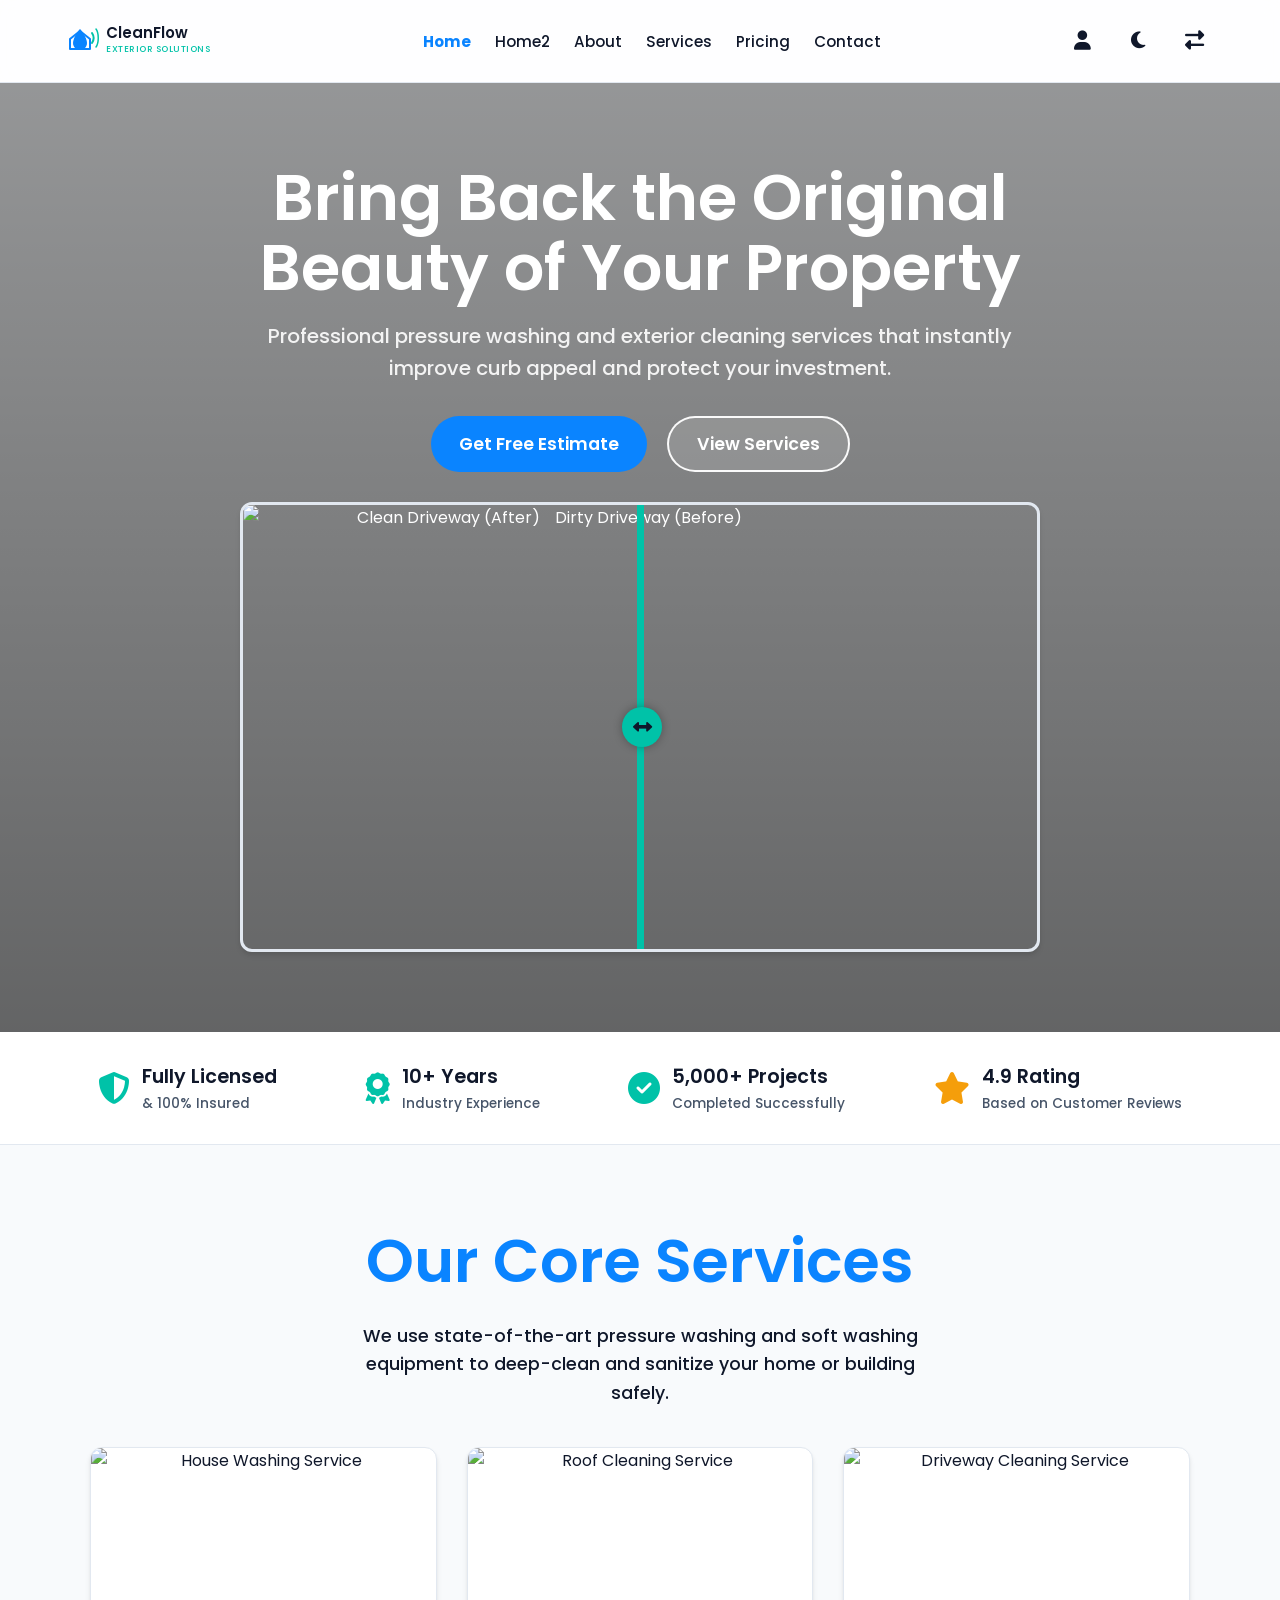
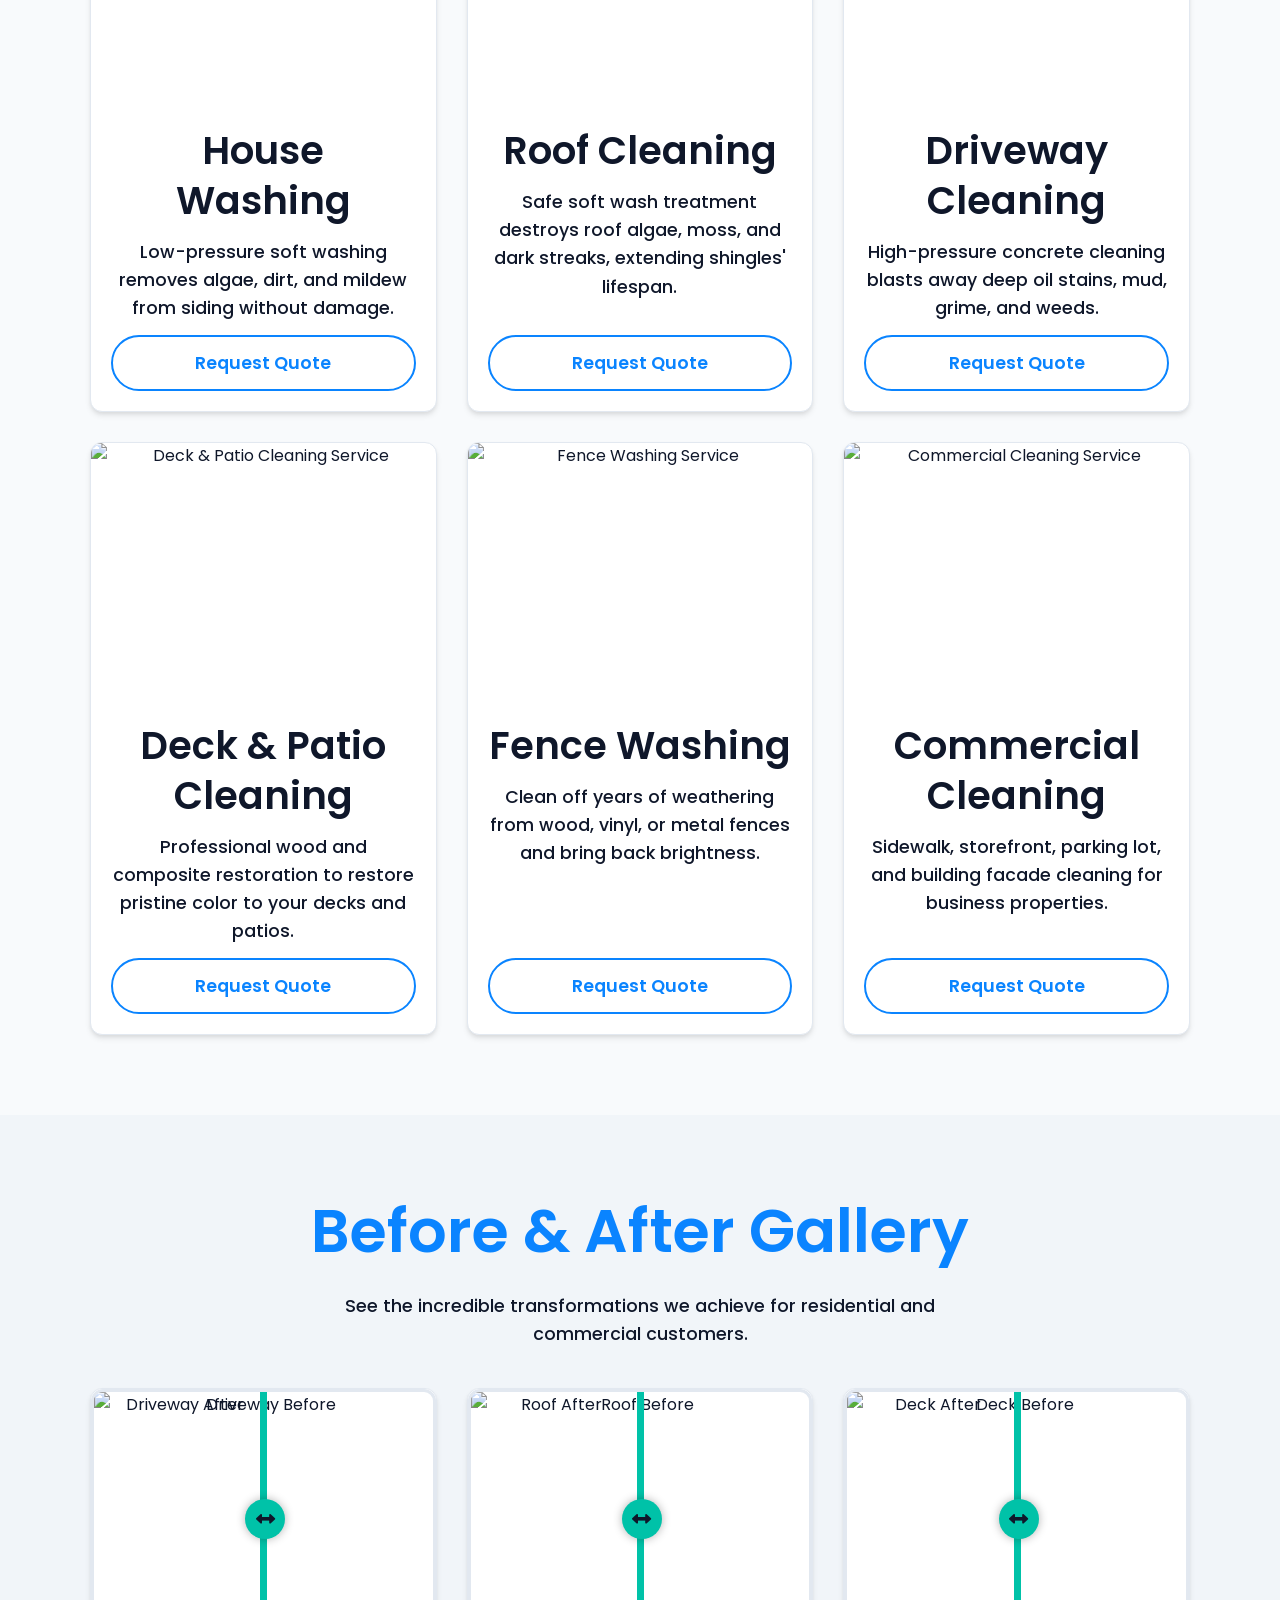
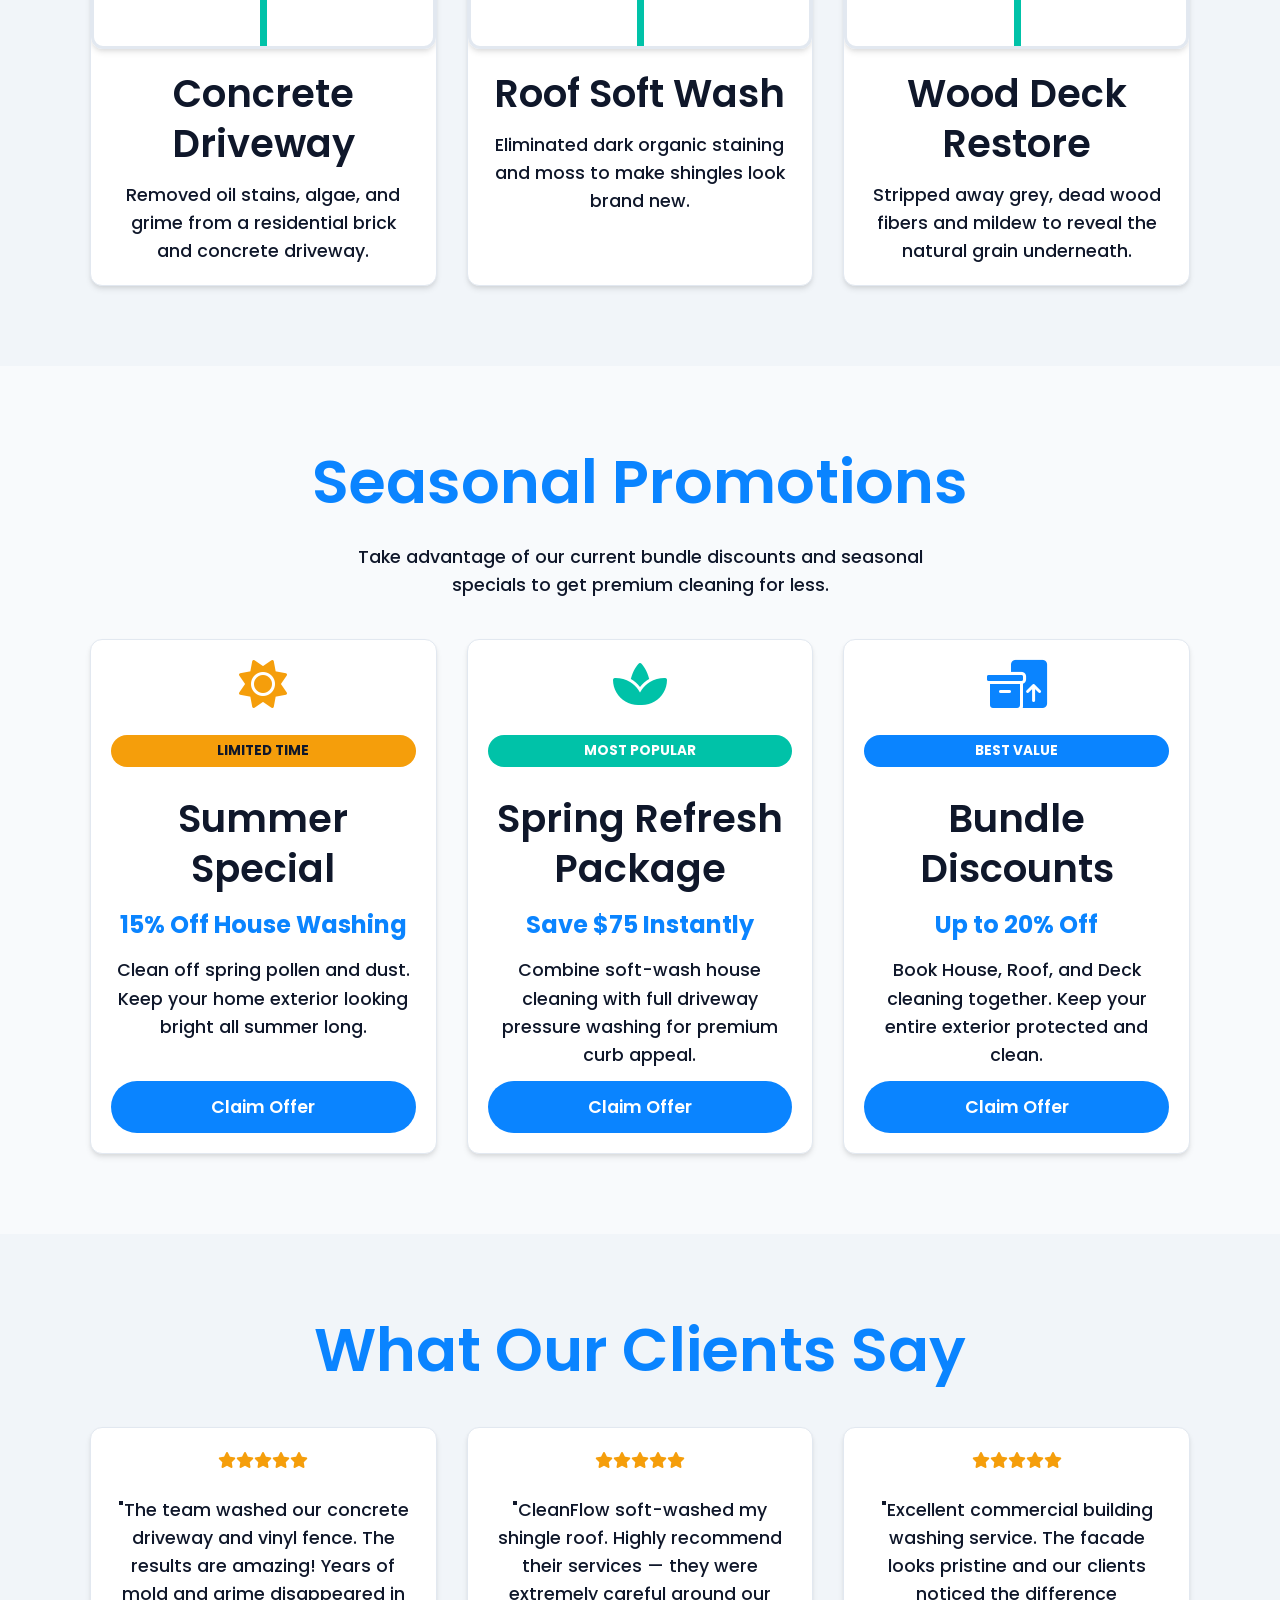
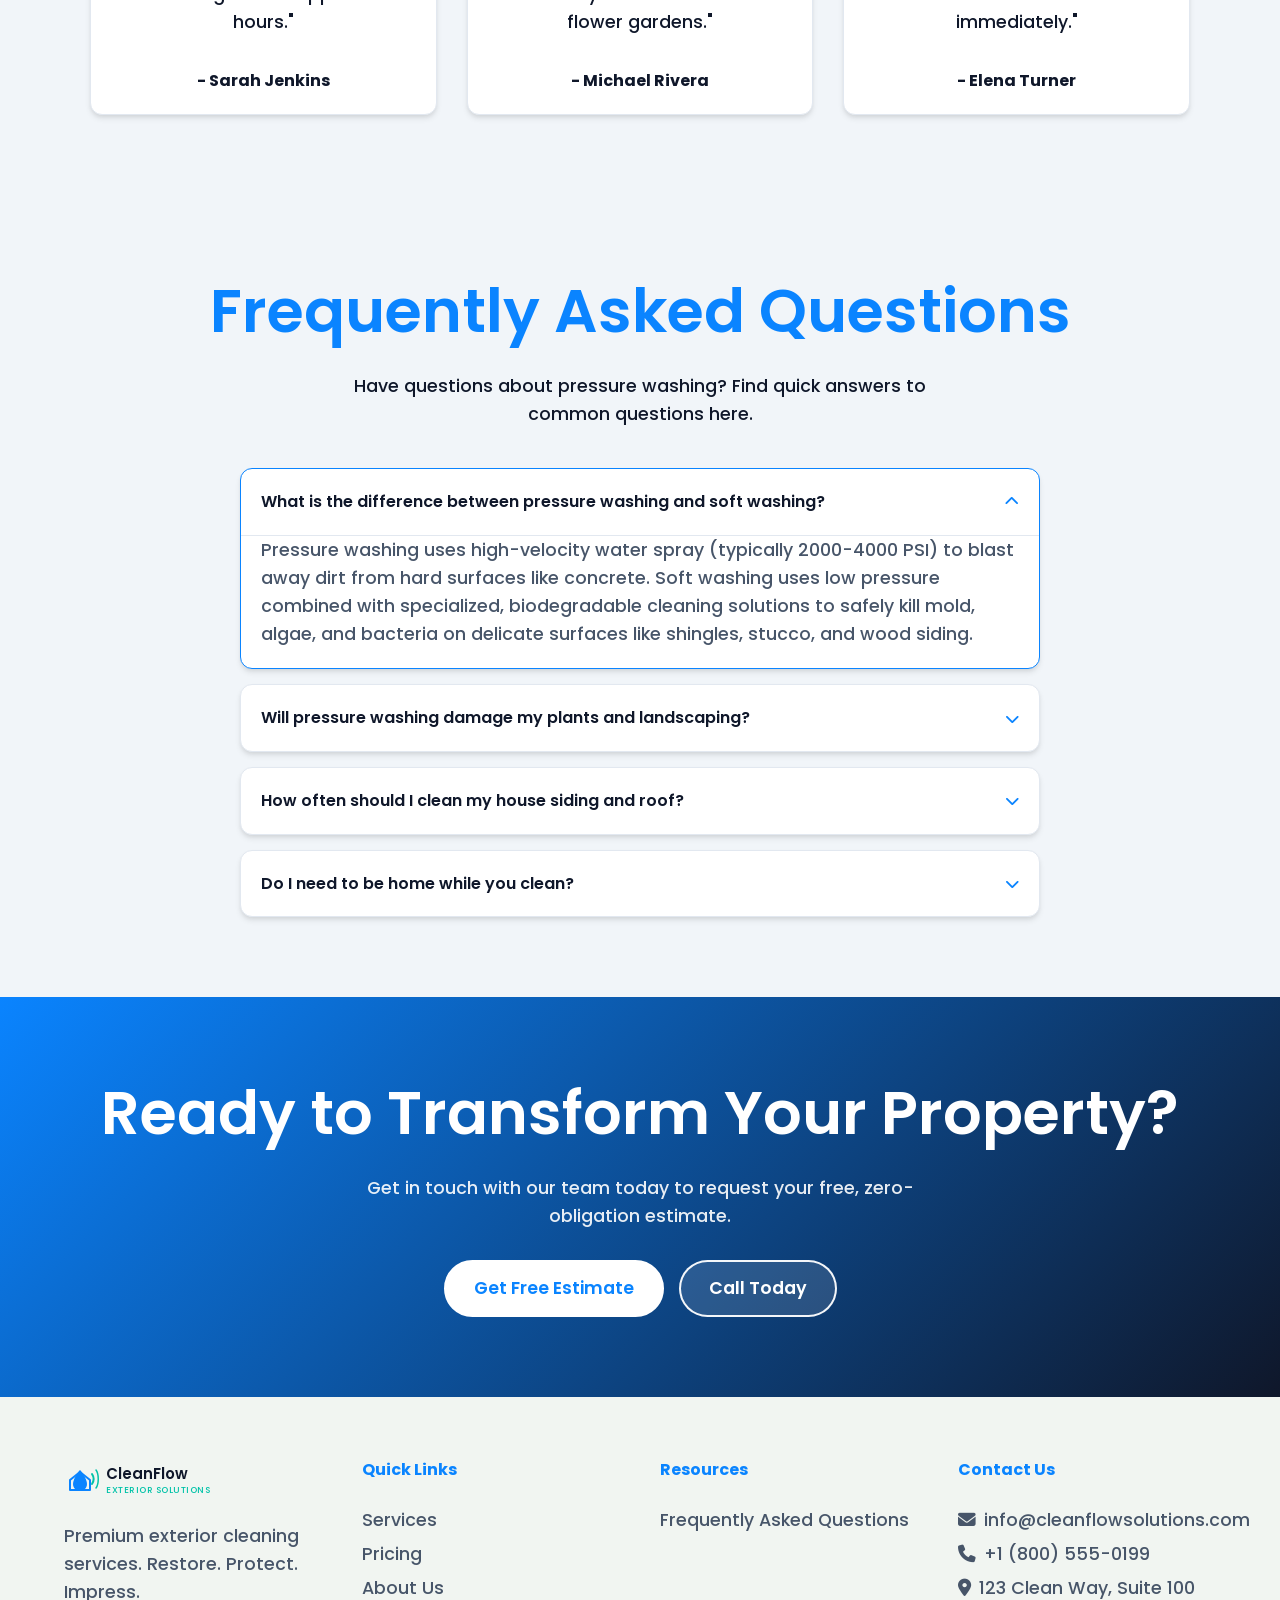
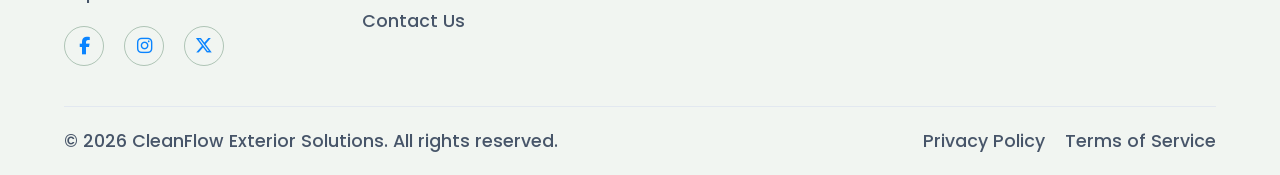
==== commit 01718fec: "Update layout alignment, RTL rendering, and styles for auth, contact, index2 and footer pages" ====
--- a/index.html
+++ b/index.html
@@ -260,7 +260,7 @@
                             <h3 style="margin-top: 15px;">Summer Special</h3>
                             <p style="font-size: 1.5rem; font-weight: 700; color: var(--primary);">15% Off House Washing</p>
                             <p>Clean off spring pollen and dust. Keep your home exterior looking bright all summer long.</p>
-                            <a href="contact.html" class="btn btn-primary" style="margin-top: 15px;">Claim Offer</a>
+                            <a href="contact.html" class="btn btn-primary" style="margin-top: auto;">Claim Offer</a>
                         </div>
                     </div>
                     <!-- Promotion 2 -->
@@ -271,7 +271,7 @@
                             <h3 style="margin-top: 15px;">Spring Refresh Package</h3>
                             <p style="font-size: 1.5rem; font-weight: 700; color: var(--primary);">Save $75 Instantly</p>
                             <p>Combine soft-wash house cleaning with full driveway pressure washing for premium curb appeal.</p>
-                            <a href="contact.html" class="btn btn-primary" style="margin-top: 15px;">Claim Offer</a>
+                            <a href="contact.html" class="btn btn-primary" style="margin-top: auto;">Claim Offer</a>
                         </div>
                     </div>
                     <!-- Promotion 3 -->
@@ -282,7 +282,7 @@
                             <h3 style="margin-top: 15px;">Bundle Discounts</h3>
                             <p style="font-size: 1.5rem; font-weight: 700; color: var(--primary);">Up to 20% Off</p>
                             <p>Book House, Roof, and Deck cleaning together. Keep your entire exterior protected and clean.</p>
-                            <a href="contact.html" class="btn btn-primary" style="margin-top: 15px;">Claim Offer</a>
+                            <a href="contact.html" class="btn btn-primary" style="margin-top: auto;">Claim Offer</a>
                         </div>
                     </div>
                 </div>
@@ -295,30 +295,30 @@
                 <h2 class="section-title text-center">What Our Clients Say</h2>
                 <div class="card-grid card-grid--three">
                     <article class="card">
-                        <div class="card-content" style="text-align: left;">
+                        <div class="card-content" style="text-align: center;">
                             <div style="color: var(--accent); margin-bottom: 10px;">
                                 <i class="fas fa-star"></i><i class="fas fa-star"></i><i class="fas fa-star"></i><i class="fas fa-star"></i><i class="fas fa-star"></i>
                             </div>
                             <p>"The team washed our concrete driveway and vinyl fence. The results are amazing! Years of mold and grime disappeared in hours."</p>
-                            <div style="margin-top: 20px; font-weight: 700;">- Sarah Jenkins</div>
+                            <div style="margin-top: auto; padding-top: 20px; font-weight: 700;">- Sarah Jenkins</div>
                         </div>
                     </article>
                     <article class="card">
-                        <div class="card-content" style="text-align: left;">
+                        <div class="card-content" style="text-align: center;">
                             <div style="color: var(--accent); margin-bottom: 10px;">
                                 <i class="fas fa-star"></i><i class="fas fa-star"></i><i class="fas fa-star"></i><i class="fas fa-star"></i><i class="fas fa-star"></i>
                             </div>
                             <p>"CleanFlow soft-washed my shingle roof. Highly recommend their services — they were extremely careful around our flower gardens."</p>
-                            <div style="margin-top: 20px; font-weight: 700;">- Michael Rivera</div>
+                            <div style="margin-top: auto; padding-top: 20px; font-weight: 700;">- Michael Rivera</div>
                         </div>
                     </article>
                     <article class="card">
-                        <div class="card-content" style="text-align: left;">
+                        <div class="card-content" style="text-align: center;">
                             <div style="color: var(--accent); margin-bottom: 10px;">
                                 <i class="fas fa-star"></i><i class="fas fa-star"></i><i class="fas fa-star"></i><i class="fas fa-star"></i><i class="fas fa-star"></i>
                             </div>
                             <p>"Excellent commercial building washing service. The facade looks pristine and our clients noticed the difference immediately."</p>
-                            <div style="margin-top: 20px; font-weight: 700;">- Elena Turner</div>
+                            <div style="margin-top: auto; padding-top: 20px; font-weight: 700;">- Elena Turner</div>
                         </div>
                     </article>
                 </div>
--- a/assets/css/main.css
+++ b/assets/css/main.css
@@ -536,8 +536,8 @@
         border-block-end: 3px solid var(--secondary);
         padding-inline-end: 0;
         padding-block-end: 0.65rem;
-        text-align: start;
-        justify-content: flex-start;
+        text-align: center;
+        justify-content: center;
     }
 }
 
@@ -763,6 +763,11 @@
     color: var(--text-muted-light);
 }
 
+[data-theme="light"] footer .footer-column ul a:hover,
+[data-theme="light"] .footer-bottom a:hover {
+    color: var(--primary);
+}
+
 [data-theme="light"] footer .footer-column p {
     color: var(--text-muted-light);
 }
@@ -770,6 +775,12 @@
 [data-theme="light"] .footer-social-link {
     border-color: rgba(20, 83, 45, 0.3);
     color: var(--primary);
+}
+
+[data-theme="light"] .footer-social-link:hover {
+    background-color: var(--primary);
+    color: white;
+    border-color: var(--primary);
 }
 
 [data-theme="light"] .footer-bottom {
@@ -811,7 +822,8 @@
 }
 
 @media (hover: hover) and (pointer: fine) {
-    footer .footer-column ul a:hover {
+    footer .footer-column ul a:hover,
+    .footer-bottom a:hover {
         color: #ffffff;
         text-decoration: underline;
     }
@@ -826,6 +838,20 @@
 footer .footer-column p i {
     flex-shrink: 0;
     margin-top: 5px;
+}
+
+[dir="rtl"] footer .footer-column {
+    text-align: right;
+}
+
+[dir="rtl"] footer .footer-column p {
+    direction: ltr;
+    flex-direction: row-reverse;
+}
+
+[dir="rtl"] footer .footer-column p i {
+    margin-right: 0 !important;
+    margin-left: 8px !important;
 }
 
 .footer-socials {
@@ -854,7 +880,8 @@
 
 @media (hover: hover) and (pointer: fine) {
     .footer-social-link:hover {
-        color: var(--secondary);
+        background-color: var(--secondary);
+        color: var(--bg-dark);
         border-color: var(--secondary);
     }
 }
@@ -966,6 +993,18 @@
     align-items: stretch;
     max-width: 1100px;
     margin: 0 auto;
+}
+
+@media (max-width: 980px) {
+    .pricing-grid {
+        display: flex;
+        flex-wrap: wrap;
+        justify-content: center;
+    }
+    .pricing-card {
+        flex: 1 1 280px;
+        max-width: 360px;
+    }
 }
 
 .pricing-card {
@@ -1119,7 +1158,7 @@
 
     /* Hero */
     .hero {
-        padding: 0 24px;
+        padding: 40px 24px 50px;
     }
 
     .hero h1 {
@@ -1262,7 +1301,7 @@
     }
 
     nav > ul {
-        margin-top: 24px;
+        margin-top: 80px;
         display: flex;
         flex-direction: column;
         gap: 10px;
@@ -1677,3 +1716,17 @@
     object-fit: cover;
 }
 
+@media (max-width: 580px) {
+    .final-cta-btns {
+        flex-direction: column;
+        align-items: center;
+        gap: 12px !important;
+    }
+    
+    .final-cta-btns .btn {
+        width: 100%;
+        max-width: 280px;
+        text-align: center;
+    }
+}
+
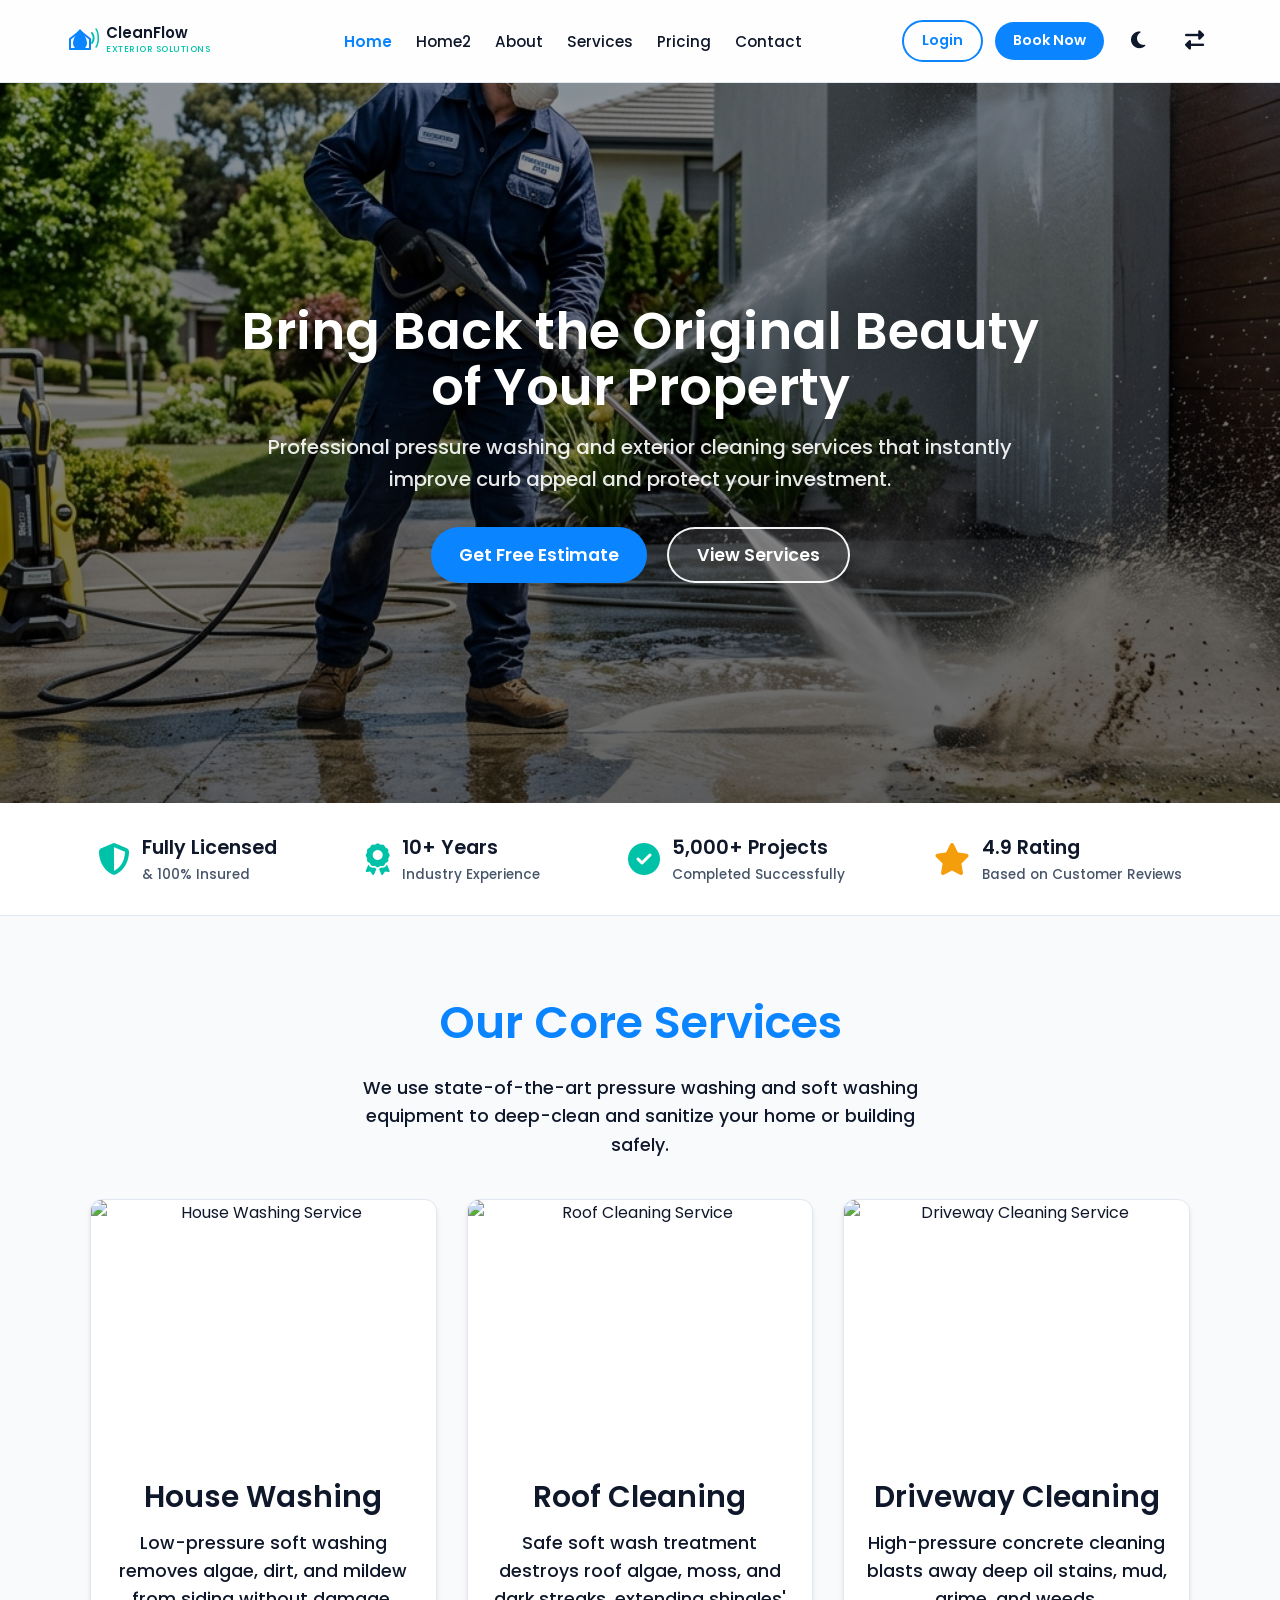
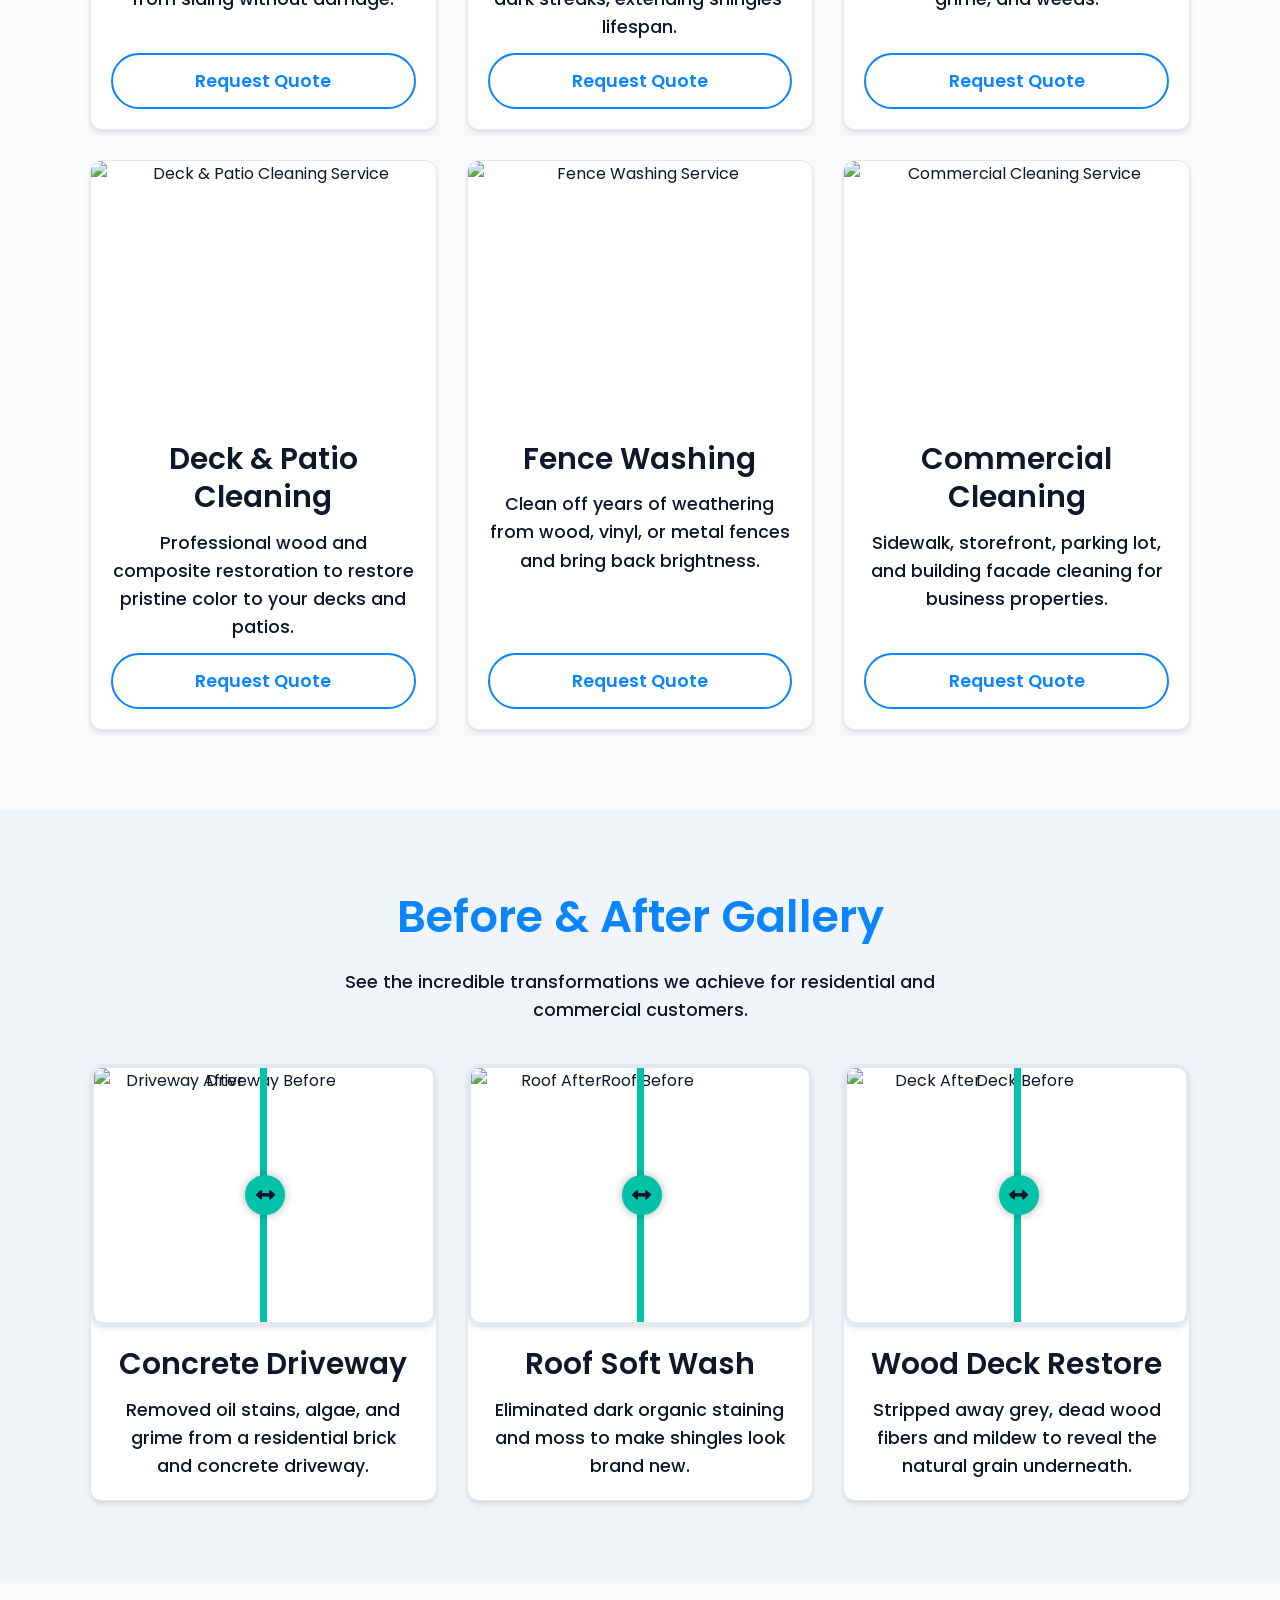
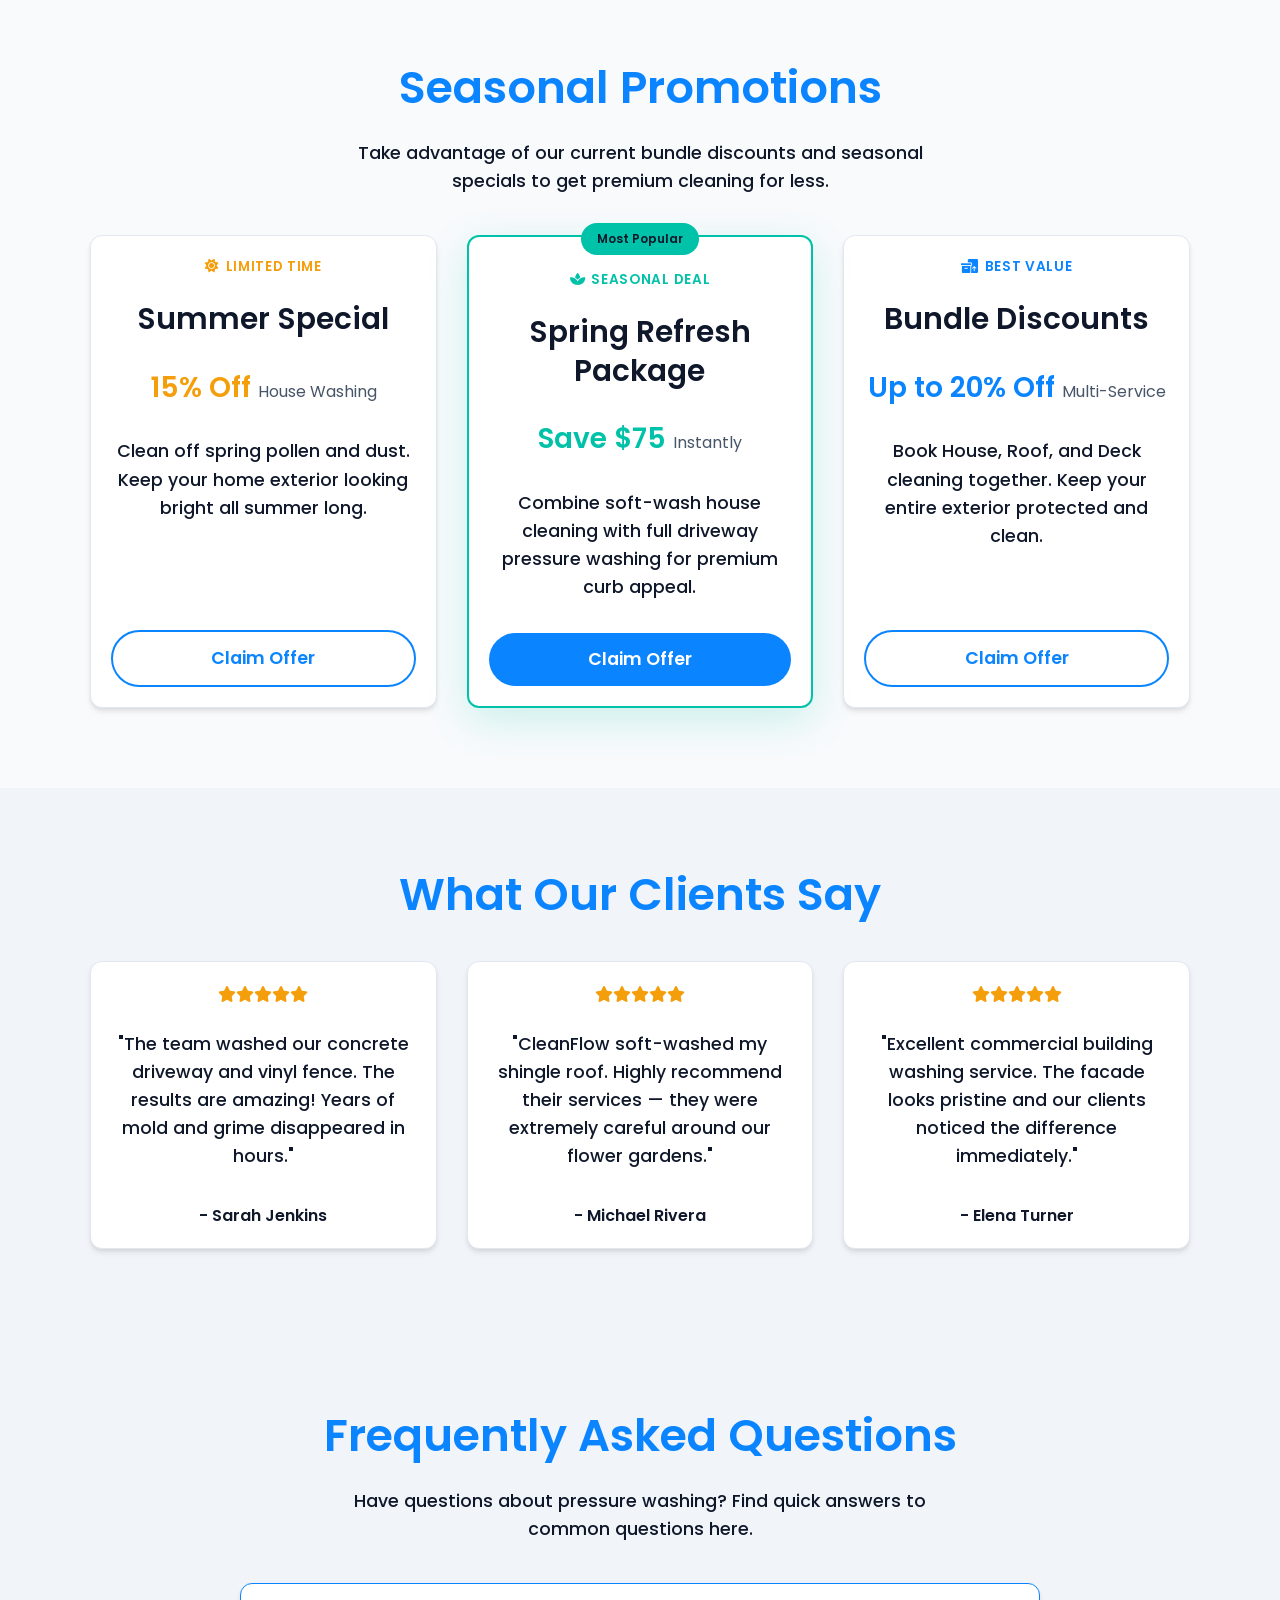
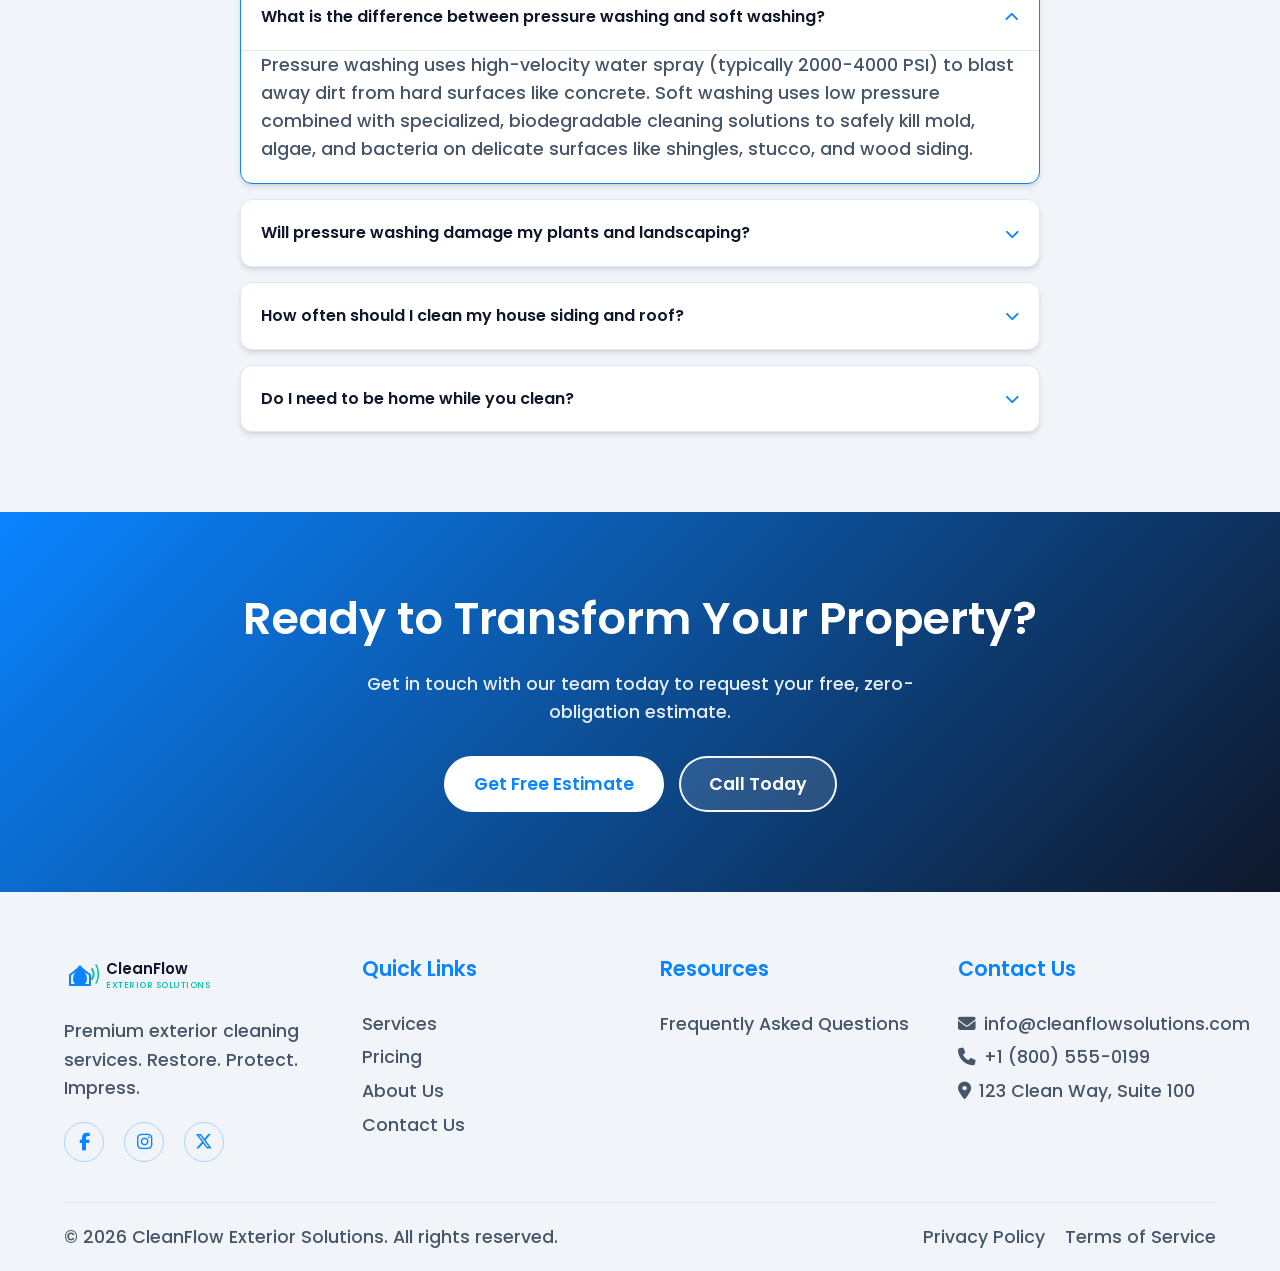
==== commit aeb8baef: "Redesign home pages, seasonal promotions, hero section layout, and fix image/video preview thumbnail" ====
--- a/index.html
+++ b/index.html
@@ -10,6 +10,19 @@
         content="Professional pressure washing and soft wash exterior cleaning services for residential and commercial properties. Restore, Protect, Impress.">
     <link rel="stylesheet" href="assets/css/main.css">
     <link rel="stylesheet" href="https://cdnjs.cloudflare.com/ajax/libs/font-awesome/6.5.0/css/all.min.css">
+    <style>
+        @media (max-width: 768px) {
+            #gallery-section .ba-slider img {
+                height: 100% !important;
+                max-height: none !important;
+                object-position: center center;
+            }
+
+            #gallery-section .ba-slider .resize {
+                height: 100%;
+            }
+        }
+    </style>
     <script>
         (function () {
             var t = localStorage.getItem('theme') || 'light';
@@ -43,13 +56,13 @@
                 <li><a href="products.html">Services</a></li>
                 <li><a href="pricing.html">Pricing</a></li>
                 <li><a href="contact.html">Contact</a></li>
+                <li class="mobile-only"><a href="login.html">Login</a></li>
             </ul>
         </nav>
         <div class="nav-actions">
 
-            <a href="login.html" class="icon-btn" title="Profile">
-                <i class="fas fa-user"></i>
-            </a>
+            <a href="login.html" class="btn btn-secondary btn-nav-cta">Login</a>
+            <a href="contact.html" class="btn btn-primary btn-nav-cta">Book Now</a>
             <button class="icon-btn" id="theme-toggle" title="Toggle Theme">
                 <i class="fas fa-moon"></i>
             </button>
@@ -64,7 +77,7 @@
 
     <main>
         <!-- Hero Section -->
-        <section class="hero" style="background-image: url('https://images.unsplash.com/photo-1582268611958-ebfd161ef9cf?auto=format&fit=crop&w=1600&q=80');">
+        <section class="hero" style="background-image: url('assets/images/hero_pressure_wash.png');">
             <div class="hero-content">
                 <h1 class="text-center">Bring Back the Original Beauty of Your Property</h1>
                 <p class="text-center">Professional pressure washing and exterior cleaning services that instantly improve curb appeal and protect your investment.</p>
@@ -73,19 +86,7 @@
                     <a href="products.html" class="btn btn-secondary">View Services</a>
                 </div>
 
-                <!-- Interactive Before/After Visual Comparison -->
-                <div class="ba-slider">
-                    <!-- Before Image (Dirty) -->
-                    <img src="https://images.unsplash.com/photo-1584622650111-993a426fbf0a?auto=format&fit=crop&w=800&q=80" alt="Dirty Driveway (Before)">
-                    
-                    <!-- After Image (Clean) -->
-                    <div class="resize">
-                        <img src="https://images.unsplash.com/photo-1563453392212-326f5e854473?auto=format&fit=crop&w=800&q=80" alt="Clean Driveway (After)">
-                    </div>
-                    
-                    <span class="handle"></span>
-                    <input type="range" min="0" max="100" value="50" aria-label="Before/After image slider">
-                </div>
+
             </div>
         </section>
 
@@ -196,9 +197,9 @@
                     <!-- Transformation 1 -->
                     <div class="card">
                         <div class="ba-slider" style="margin: 0; height: 260px; max-width: 100%;">
-                            <img src="https://images.unsplash.com/photo-1604147706283-d7119b5b822c?auto=format&fit=crop&w=600&q=80" alt="Driveway Before">
+                            <img src="https://pro-blasting.com/wp-content/uploads/2024/03/PRO-BLAST-Blast-BEFOREBEFOREBEFOREBEFOREBEFOREDRIVEWAYDRIVEWAYDROVEWAY-scaled.jpg" alt="Driveway Before">
                             <div class="resize">
-                                <img src="https://images.unsplash.com/photo-1588854337236-6889d631faa8?auto=format&fit=crop&w=600&q=80" alt="Driveway After">
+                                <img src="https://pro-blasting.com/wp-content/uploads/2024/03/PRO-BLAST-Blast-BEFOREBEFOREBEFOREBEFOREBEFOREDRIVEWAYDRIVEWAYDROVEWAY-scaled.jpg" alt="Driveway After">
                             </div>
                             <span class="handle"></span>
                             <input type="range" min="0" max="100" value="50" aria-label="Driveway slider">
@@ -213,7 +214,7 @@
                         <div class="ba-slider" style="margin: 0; height: 260px; max-width: 100%;">
                             <img src="https://perfectpowerwash.com/wp-content/uploads/2020/01/roof-treatment-yellow-house-ws.jpg" alt="Roof Before">
                             <div class="resize">
-                                <img src="https://encrypted-tbn0.gstatic.com/images?q=tbn:ANd9GcS7OQGXnz-rI0XmkBsjZAIUl1uQYlmkUZGgCwf38Bef2Xn-8-lLaostRqpQ&s=10" alt="Roof After">
+                                <img src="https://perfectpowerwash.com/wp-content/uploads/2020/01/roof-treatment-yellow-house-ws.jpg" alt="Roof After">
                             </div>
                             <span class="handle"></span>
                             <input type="range" min="0" max="100" value="50" aria-label="Roof slider">
@@ -228,7 +229,7 @@
                         <div class="ba-slider" style="margin: 0; height: 260px; max-width: 100%;">
                             <img src="https://encrypted-tbn0.gstatic.com/images?q=tbn:ANd9GcSSVdDAktRQeVD9DDhGj5UHid_dWLskRht2ETnSefIWxbg4OZf2YG2G-jc&s=10" alt="Deck Before">
                             <div class="resize">
-                                <img src="https://encrypted-tbn0.gstatic.com/images?q=tbn:ANd9GcRz9hZIovzAOKZMpJyx-qhwstrDLZI9rtBWB3CS7NdPV_HxoW3ZSFzXhqU&s=10" alt="Deck After">
+                                <img src="https://encrypted-tbn0.gstatic.com/images?q=tbn:ANd9GcSSVdDAktRQeVD9DDhGj5UHid_dWLskRht2ETnSefIWxbg4OZf2YG2G-jc&s=10" alt="Deck After">
                             </div>
                             <span class="handle"></span>
                             <input type="range" min="0" max="100" value="50" aria-label="Deck slider">
@@ -255,34 +256,44 @@
                     <!-- Promotion 1 -->
                     <div class="card">
                         <div class="card-content" style="text-align: center;">
-                            <i class="fas fa-sun fa-3x" style="color: var(--accent); margin-bottom: 15px;"></i>
-                            <span style="background-color: var(--accent); color: var(--text-light); padding: 5px 15px; border-radius: 20px; font-weight: 700; font-size: 0.85rem; text-transform: uppercase;">Limited Time</span>
-                            <h3 style="margin-top: 15px;">Summer Special</h3>
-                            <p style="font-size: 1.5rem; font-weight: 700; color: var(--primary);">15% Off House Washing</p>
-                            <p>Clean off spring pollen and dust. Keep your home exterior looking bright all summer long.</p>
-                            <a href="contact.html" class="btn btn-primary" style="margin-top: auto;">Claim Offer</a>
+                            <span style="color: var(--accent); font-weight: 550; font-size: 0.85rem; text-transform: uppercase; letter-spacing: 0.05em; display: inline-flex; align-items: center; gap: 6px; justify-content: center; margin-bottom: 10px;">
+                                <i class="fas fa-sun"></i> Limited Time
+                            </span>
+                            <h3>Summer Special</h3>
+                            <div style="font-size: 1.75rem; font-weight: 600; color: var(--accent); margin: 15px 0;">
+                                15% Off <span style="font-size: 1rem; color: var(--text-muted); font-weight: 400;">House Washing</span>
+                            </div>
+                            <p style="margin-bottom: 20px;">Clean off spring pollen and dust. Keep your home exterior looking bright all summer long.</p>
+                            <a href="contact.html" class="btn btn-secondary" style="margin-top: auto; width: 100%;">Claim Offer</a>
                         </div>
                     </div>
                     <!-- Promotion 2 -->
+                    <div class="card" style="position: relative; border: 2px solid var(--secondary); box-shadow: 0 12px 40px rgba(var(--secondary-rgb), 0.18); overflow: visible;">
+                        <span class="badge-popular">Most Popular</span>
+                        <div class="card-content" style="text-align: center; padding-top: 2rem;">
+                            <span style="color: var(--secondary); font-weight: 550; font-size: 0.85rem; text-transform: uppercase; letter-spacing: 0.05em; display: inline-flex; align-items: center; gap: 6px; justify-content: center; margin-bottom: 10px;">
+                                <i class="fas fa-spa"></i> Seasonal Deal
+                            </span>
+                            <h3>Spring Refresh Package</h3>
+                            <div style="font-size: 1.75rem; font-weight: 600; color: var(--secondary); margin: 15px 0;">
+                                Save $75 <span style="font-size: 1rem; color: var(--text-muted); font-weight: 400;">Instantly</span>
+                            </div>
+                            <p style="margin-bottom: 20px;">Combine soft-wash house cleaning with full driveway pressure washing for premium curb appeal.</p>
+                            <a href="contact.html" class="btn btn-primary" style="margin-top: auto; width: 100%;">Claim Offer</a>
+                        </div>
+                    </div>
+                    <!-- Promotion 3 -->
                     <div class="card">
                         <div class="card-content" style="text-align: center;">
-                            <i class="fas fa-spa fa-3x" style="color: var(--secondary); margin-bottom: 15px;"></i>
-                            <span style="background-color: var(--secondary); color: white; padding: 5px 15px; border-radius: 20px; font-weight: 700; font-size: 0.85rem; text-transform: uppercase;">Most Popular</span>
-                            <h3 style="margin-top: 15px;">Spring Refresh Package</h3>
-                            <p style="font-size: 1.5rem; font-weight: 700; color: var(--primary);">Save $75 Instantly</p>
-                            <p>Combine soft-wash house cleaning with full driveway pressure washing for premium curb appeal.</p>
-                            <a href="contact.html" class="btn btn-primary" style="margin-top: auto;">Claim Offer</a>
-                        </div>
-                    </div>
-                    <!-- Promotion 3 -->
-                    <div class="card">
-                        <div class="card-content" style="text-align: center;">
-                            <i class="fas fa-boxes-packing fa-3x" style="color: var(--primary); margin-bottom: 15px;"></i>
-                            <span style="background-color: var(--primary); color: white; padding: 5px 15px; border-radius: 20px; font-weight: 700; font-size: 0.85rem; text-transform: uppercase;">Best Value</span>
-                            <h3 style="margin-top: 15px;">Bundle Discounts</h3>
-                            <p style="font-size: 1.5rem; font-weight: 700; color: var(--primary);">Up to 20% Off</p>
-                            <p>Book House, Roof, and Deck cleaning together. Keep your entire exterior protected and clean.</p>
-                            <a href="contact.html" class="btn btn-primary" style="margin-top: auto;">Claim Offer</a>
+                            <span style="color: var(--primary); font-weight: 550; font-size: 0.85rem; text-transform: uppercase; letter-spacing: 0.05em; display: inline-flex; align-items: center; gap: 6px; justify-content: center; margin-bottom: 10px;">
+                                <i class="fas fa-boxes-packing"></i> Best Value
+                            </span>
+                            <h3>Bundle Discounts</h3>
+                            <div style="font-size: 1.75rem; font-weight: 600; color: var(--primary); margin: 15px 0;">
+                                Up to 20% Off <span style="font-size: 1rem; color: var(--text-muted); font-weight: 400;">Multi-Service</span>
+                            </div>
+                            <p style="margin-bottom: 20px;">Book House, Roof, and Deck cleaning together. Keep your entire exterior protected and clean.</p>
+                            <a href="contact.html" class="btn btn-secondary" style="margin-top: auto; width: 100%;">Claim Offer</a>
                         </div>
                     </div>
                 </div>
@@ -300,7 +311,7 @@
                                 <i class="fas fa-star"></i><i class="fas fa-star"></i><i class="fas fa-star"></i><i class="fas fa-star"></i><i class="fas fa-star"></i>
                             </div>
                             <p>"The team washed our concrete driveway and vinyl fence. The results are amazing! Years of mold and grime disappeared in hours."</p>
-                            <div style="margin-top: auto; padding-top: 20px; font-weight: 700;">- Sarah Jenkins</div>
+                            <div style="margin-top: auto; padding-top: 20px; font-weight: 550;">- Sarah Jenkins</div>
                         </div>
                     </article>
                     <article class="card">
@@ -309,7 +320,7 @@
                                 <i class="fas fa-star"></i><i class="fas fa-star"></i><i class="fas fa-star"></i><i class="fas fa-star"></i><i class="fas fa-star"></i>
                             </div>
                             <p>"CleanFlow soft-washed my shingle roof. Highly recommend their services — they were extremely careful around our flower gardens."</p>
-                            <div style="margin-top: auto; padding-top: 20px; font-weight: 700;">- Michael Rivera</div>
+                            <div style="margin-top: auto; padding-top: 20px; font-weight: 550;">- Michael Rivera</div>
                         </div>
                     </article>
                     <article class="card">
@@ -318,7 +329,7 @@
                                 <i class="fas fa-star"></i><i class="fas fa-star"></i><i class="fas fa-star"></i><i class="fas fa-star"></i><i class="fas fa-star"></i>
                             </div>
                             <p>"Excellent commercial building washing service. The facade looks pristine and our clients noticed the difference immediately."</p>
-                            <div style="margin-top: auto; padding-top: 20px; font-weight: 700;">- Elena Turner</div>
+                            <div style="margin-top: auto; padding-top: 20px; font-weight: 550;">- Elena Turner</div>
                         </div>
                     </article>
                 </div>
@@ -437,4 +448,4 @@
     <script src="assets/js/app.js"></script>
 </body>
 
-</html>+</html>
--- a/assets/css/main.css
+++ b/assets/css/main.css
@@ -2,9 +2,12 @@
 
 :root {
     --primary: #0A84FF;
+    --primary-rgb: 10, 132, 255;
     --primary-light: #47A1FF;
     --secondary: #00C2A8;
+    --secondary-rgb: 0, 194, 168;
     --accent: #F59E0B;
+    --accent-rgb: 245, 158, 11;
     --bg-light: #F8FAFC;
     --bg-alt-light: #F1F5F9;
     --text-light: #0F172A;
@@ -93,29 +96,30 @@
 }
 
 /* Typography */
+h1, h2, h3, h4, h5, h6 {
+    font-weight: 600;
+}
+
 h1 {
-    font-size: clamp(3rem, 10vw, 5.5rem);
-    font-weight: 560; /* Weight max 580 */
+    font-size: clamp(2.2rem, 8vw, 4.2rem);
     line-height: 1.1;
     margin-bottom: 1.5rem;
 }
 
 h2 {
-    font-size: clamp(2.2rem, 6vw, 3.8rem);
-    font-weight: 530; /* Weight max 540 */
+    font-size: clamp(1.8rem, 5.5vw, 2.8rem);
     line-height: 1.2;
     margin-bottom: 1.5rem;
 }
 
 h3 {
-    font-size: clamp(1.6rem, 4vw, 2.4rem);
-    font-weight: 510; /* Weight max 520 */
+    font-size: clamp(1.3rem, 3.5vw, 1.85rem);
     line-height: 1.3;
     margin-bottom: 1.5rem;
 }
 
 h4 {
-    font-weight: 500;
+    font-size: clamp(1.1rem, 2vw, 1.3rem);
     margin-bottom: 1rem;
 }
 
@@ -139,7 +143,7 @@
     justify-content: center;
     padding: 12px 28px;
     border-radius: 50px;
-    font-weight: 600;
+    font-weight: 550;
     cursor: pointer;
     transition: var(--transition);
     border: none;
@@ -155,7 +159,7 @@
 .btn-primary:hover {
     background-color: var(--primary-light);
     transform: translateY(-2px);
-    box-shadow: 0 4px 12px rgba(20, 83, 45, 0.3);
+    box-shadow: 0 4px 12px rgba(var(--primary-rgb), 0.3);
 }
 
 .btn-secondary {
@@ -182,7 +186,7 @@
 
 /*
  * Secondary outline on dark surfaces (hero overlay, primary CTA bands, etc.).
- * Default .btn-secondary uses --primary green; that fails on dark green/black backdrops.
+ * Default .btn-secondary uses --primary blue; that fails on dark blue/black backdrops.
  */
 .hero .btn-secondary,
 .section-cta-band .btn-secondary,
@@ -218,7 +222,7 @@
 }
 
 [data-theme="dark"] header {
-    background-color: rgba(11, 31, 26, 0.8);
+    background-color: rgba(15, 23, 42, 0.8);
 }
 
 .logo {
@@ -226,7 +230,7 @@
     align-items: center;
     gap: 10px;
     font-size: 1.5rem;
-    font-weight: 800;
+    font-weight: 550;
     color: var(--primary);
     flex-shrink: 0;
     text-decoration: none;
@@ -259,7 +263,7 @@
 nav ul li a[aria-current="page"],
 nav ul li a.active-link {
     color: var(--primary);
-    font-weight: 700;
+    font-weight: 550;
 }
 
 [data-theme="dark"] nav ul li a[aria-current="page"],
@@ -453,7 +457,7 @@
     text-shadow: 0 1px 3px rgba(0, 0, 0, 0.8);
 }
 
-/* Products: Pro Grow Tower — primary green on dark bg-alt fails contrast in dark mode */
+/* Products: Pro Grow Tower — primary blue on dark bg-alt fails contrast in dark mode */
 #featured-product .featured-price-current {
     color: var(--primary);
 }
@@ -464,7 +468,7 @@
 
 #featured-product .featured-price-was {
     color: var(--text-muted);
-    font-weight: 600;
+    font-weight: 550;
 }
 
 [data-theme="dark"] #featured-product .featured-price-was {
@@ -502,7 +506,7 @@
     justify-content: center;
     padding: 0.35rem 0.75rem;
     border-radius: 999px;
-    font-weight: 700;
+    font-weight: 550;
     font-size: 0.8rem;
     letter-spacing: 0.02em;
     color: #fff;
@@ -602,7 +606,7 @@
 }
 
 .hero h1 {
-    font-size: 4rem;
+    font-size: 3.2rem;
     margin-bottom: 1rem;
     animation: fadeInUp 1s ease;
 }
@@ -751,7 +755,7 @@
 
 /* Light theme footer overrides */
 [data-theme="light"] footer {
-    background-color: #F1F5F1;
+    background-color: var(--bg-alt-light);
     color: var(--text-light);
 }
 
@@ -773,7 +777,7 @@
 }
 
 [data-theme="light"] .footer-social-link {
-    border-color: rgba(20, 83, 45, 0.3);
+    border-color: rgba(var(--primary-rgb), 0.3);
     color: var(--primary);
 }
 
@@ -797,8 +801,8 @@
 
 .footer-column h4 {
     margin-bottom: 1.5rem;
-    color: #bbf7d0;
-    font-weight: 700;
+    color: var(--secondary);
+    font-weight: 600;
 }
 
 
@@ -932,7 +936,7 @@
     height: 18px;
     padding: 0 4px;
     font-size: 0.65rem;
-    font-weight: 700;
+    font-weight: 550;
     line-height: 18px;
     text-align: center;
     border-radius: 9px;
@@ -948,7 +952,7 @@
     }
 
     .hero h1 {
-        font-size: 3rem;
+        font-size: 2.4rem;
     }
 }
 
@@ -1021,7 +1025,7 @@
 
 .pricing-card.popular {
     border-color: var(--secondary);
-    box-shadow: 0 12px 40px rgba(34, 197, 94, 0.18);
+    box-shadow: 0 12px 40px rgba(var(--secondary-rgb), 0.18);
 }
 
 .badge-popular {
@@ -1032,7 +1036,7 @@
     background: var(--secondary);
     color: var(--bg-dark);
     font-size: 0.75rem;
-    font-weight: 700;
+    font-weight: 550;
     padding: 6px 16px;
     border-radius: 999px;
     white-space: nowrap;
@@ -1044,7 +1048,7 @@
 
 .pricing-price {
     font-size: 2rem;
-    font-weight: 800;
+    font-weight: 550;
     color: var(--primary);
     margin-bottom: 0.25rem;
 }
@@ -1162,7 +1166,7 @@
     }
 
     .hero h1 {
-        font-size: 2.8rem;
+        font-size: 2.0rem;
     }
 
     .hero-btns {
@@ -1224,7 +1228,8 @@
     /* Hide all nav-action items EXCEPT the hamburger button */
     header > .nav-actions > .icon-btn:not(#menu-toggle),
     header > .nav-actions > a.icon-btn,
-    header > .nav-actions > button.icon-btn {
+    header > .nav-actions > button.icon-btn,
+    header > .nav-actions > .btn-nav-cta {
         display: none !important;
     }
 
@@ -1321,7 +1326,7 @@
         font-weight: 600;
         padding: 16px 18px;
         border-radius: 14px;
-        background: rgba(var(--primary-rgb, 20, 83, 45), 0.08);
+        background: rgba(var(--primary-rgb, 10, 132, 255), 0.08);
         color: var(--text);
         display: flex;
         align-items: center;
@@ -1638,7 +1643,7 @@
 
 .faq-item summary {
     padding: 20px;
-    font-weight: 600;
+    font-weight: 550;
     cursor: pointer;
     list-style: none;
     display: flex;
@@ -1685,7 +1690,7 @@
     background: var(--primary);
     color: white;
     font-size: 1.5rem;
-    font-weight: 700;
+    font-weight: 550;
     border-radius: 50%;
     display: flex;
     align-items: center;
@@ -1730,3 +1735,13 @@
     }
 }
 
+.mobile-only {
+    display: none;
+}
+
+@media (max-width: 1100px) {
+    .mobile-only {
+        display: block !important;
+    }
+}
+
